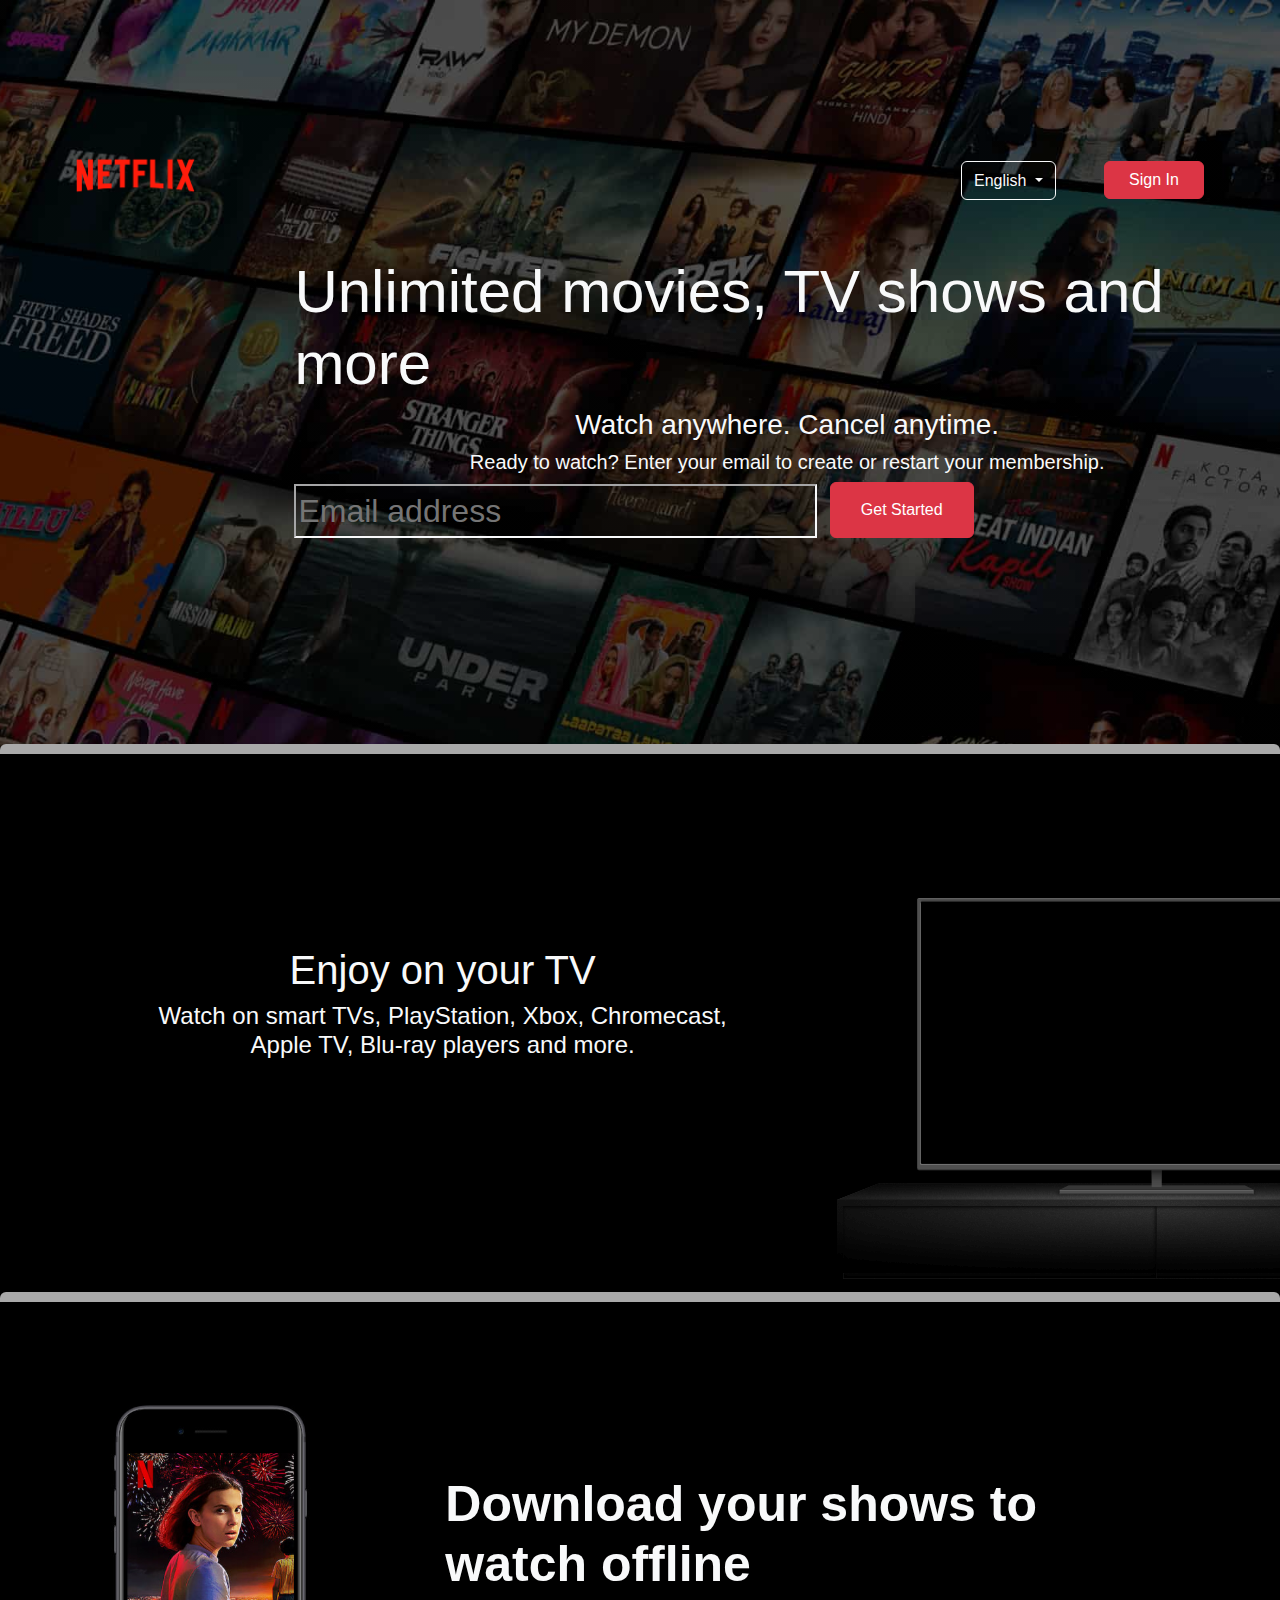
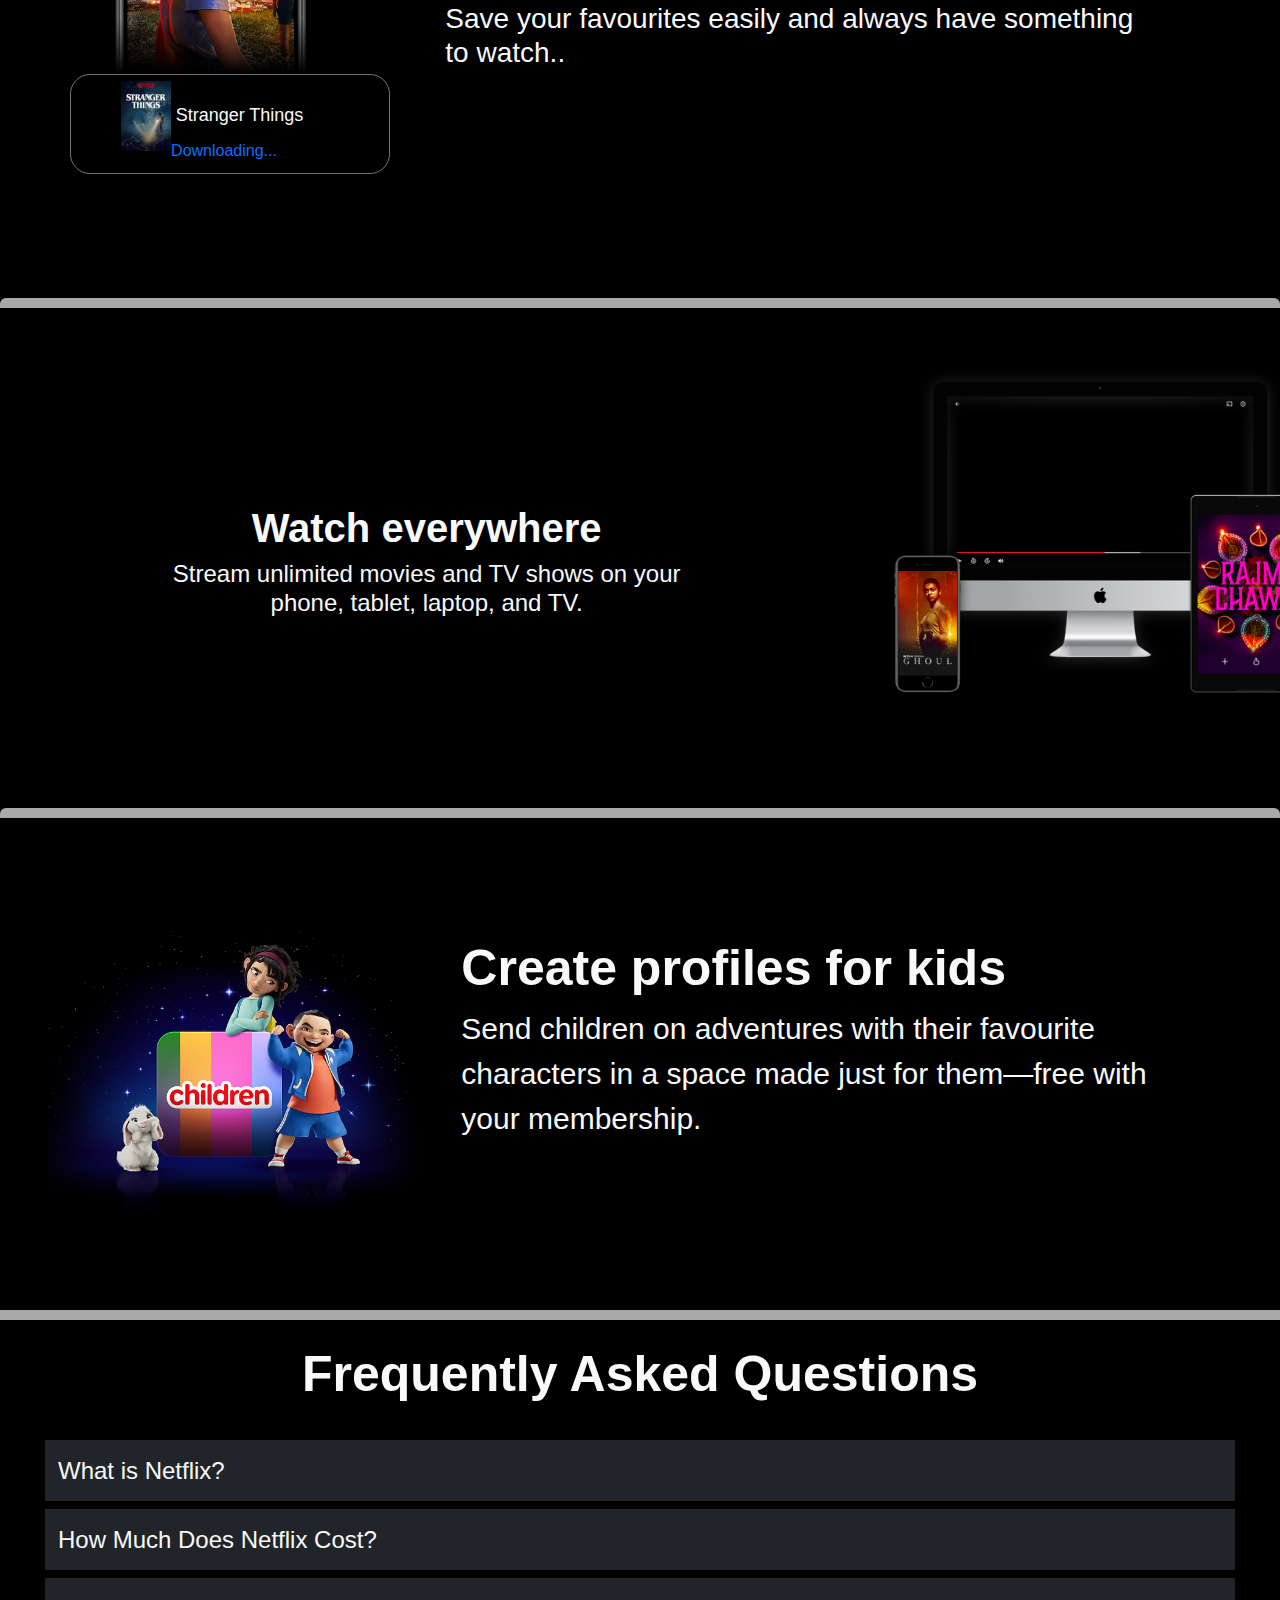
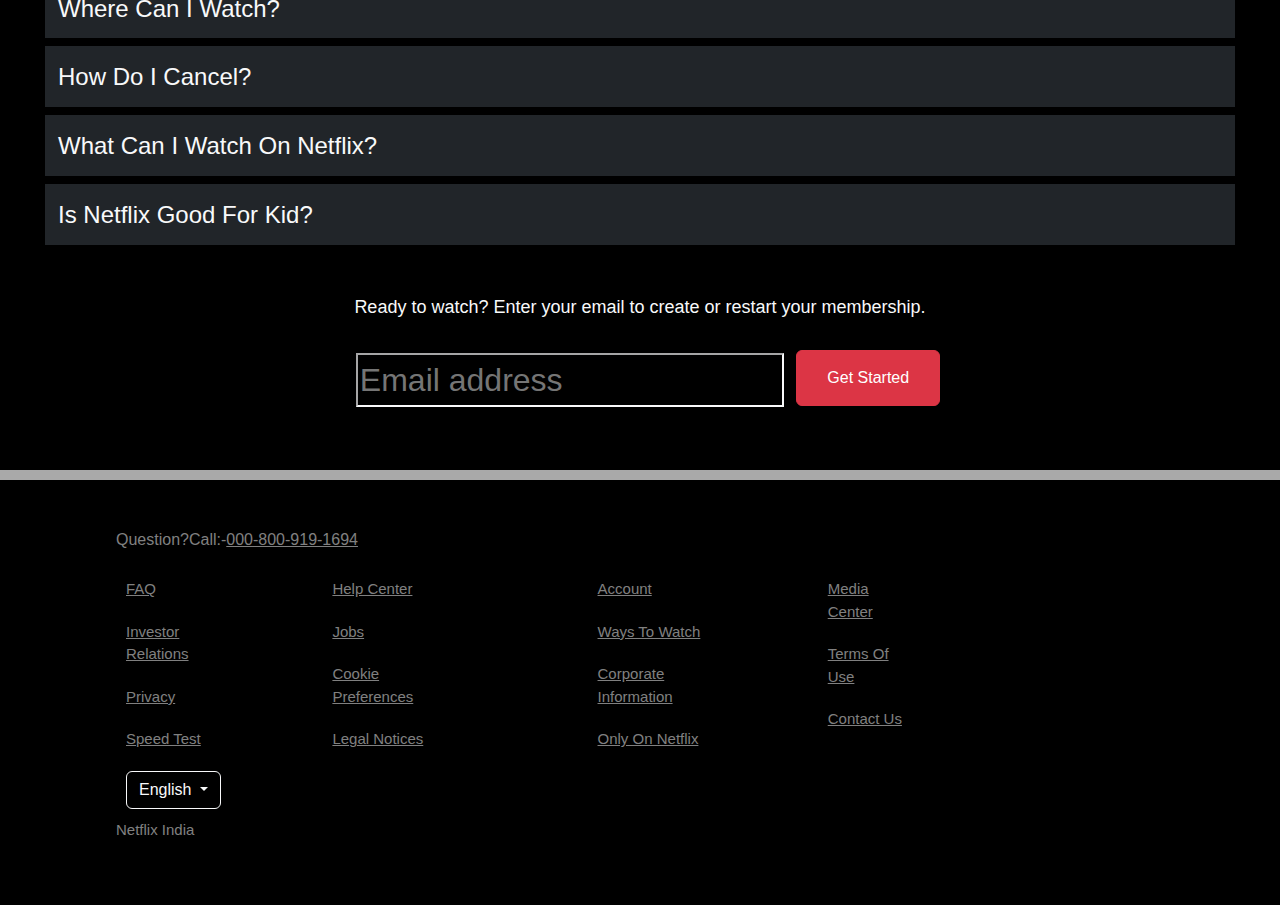
==== index.html @ ff50e1e5 "in process!" ====
<!DOCTYPE html>
<html lang="en">
<head>
  <meta charset="UTF-8">
  <meta name="viewport" content="width=device-width, initial-scale=1.0">
  <title>Netflix-Clone</title>
  <link href="https://cdn.jsdelivr.net/npm/bootstrap@5.3.3/dist/css/bootstrap.min.css" rel="stylesheet" integrity="sha384-QWTKZyjpPEjISv5WaRU9OFeRpok6YctnYmDr5pNlyT2bRjXh0JMhjY6hW+ALEwIH" crossorigin="anonymous">
  <link rel="stylesheet" href="https://cdnjs.cloudflare.com/ajax/libs/font-awesome/6.5.2/css/all.min.css" integrity="sha512-SnH5WK+bZxgPHs44uWIX+LLJAJ9/2PkPKZ5QiAj6Ta86w+fsb2TkcmfRyVX3pBnMFcV7oQPJkl9QevSCWr3W6A==" crossorigin="anonymous" referrerpolicy="no-referrer" />
  <link rel="stylesheet" href="https://cdnjs.cloudflare.com/ajax/libs/font-awesome/6.5.2/css/all.min.css" integrity="sha512-SnH5WK+bZxgPHs44uWIX+LLJAJ9/2PkPKZ5QiAj6Ta86w+fsb2TkcmfRyVX3pBnMFcV7oQPJkl9QevSCWr3W6A==" crossorigin="anonymous" referrerpolicy="no-referrer" />
  <link rel="stylesheet" href="style.css">
</head>
<body class="bg-black">
  

    <nav class="navbar navbar-expand-lg  ">
        <div class="container-fluid">
          <div class="row">
  
            <div class="col-lg-12 col-12 ">
    
              <div class="header-nav p-3">
                <a class="navbar-brand  " href="#">
                  <img src="img/Netflix-Logo-PNG3.png"alt="logo-netlfix" width="13%"  class="mt-4 ms-5 netflix-logo" >
                </a>
               
                  <div class="header2">

                    <form class="d-flex" role="search">
                     <div class="dropdown">
                       <button class="btn btn-black dropdown-toggle mt-5  border-light text-light btn-lang" type="button" id="dropdownMenuButton1" data-bs-toggle="dropdown" aria-expanded="false">
                          <i class="fa-solid fa-language text-light  " style="font-size: 17px;"></i>
                         English
                       </button>
                       <ul class="dropdown-menu" aria-labelledby="dropdownMenuButton1">
                         <li><a class="dropdown-item" href="#">English</a></li>
                         <li><a class="dropdown-item" href="#">Hindi</a></li>
                       </ul>
                     </div>
                      <button class="btn btn-danger  btn-sign  m-5  text-center " type="submit" style="width: 100px; ">Sign In</button>
                    </form>
                  </div>
              </div>
            </div>
          </div>
        </div>    
      </nav>
      <div class="header-text ">
          <h1 class="text-light  header-txt-h1" style="font-size: 60px" >Unlimited movies, TV shows and more</h1>
          <h3 class="text-light text-center header-txt2">Watch anywhere. Cancel anytime.</h3> 
          <h4 class="text-light  text-center header-txt2" style="font-size: 20px;">  Ready to watch? Enter your email to create or restart your membership.</h4>
         <div class="start-btn-div">

           <input type="text" placeholder="Email address" size="25"  style="font-size: xx-large;" style="color: white;" class="border-light bg-transparent    input-footer"  >
          <button class="btn btn-danger ms-2 mb-3 text-center btn-start " style="padding: 15px 30px;" >
             Get Started 
             <i class="fa-solid fa-greater-than"></i>
           </button>    
         </div>
       </div>
       
      <br> <br> <br><br> <br> <br> <br> <br> <br> <br> <br> <br> <br> <br> <br> <br> <br> <br> <br> <br> <br> <br> <br> <br> <br> <br> <br> <br><br> 
    <section>
      <div class="conatiner1 ">
       <div class="card lg-3 bg-black p-5 my-5 card-1 " style="height: 500px;" >
         <div class="row g-0">
           <div class="col-lg-8 col-12  ">
             <div class="card-body  card-bg1 card-1-body  mt-5 pt-5"  >
               <h1 class="card-title text-light text-center mt-5">Enjoy on your TV</h1>
               <h4 class="card-text text-light text-center">Watch on smart TVs, PlayStation, Xbox, Chromecast,<br> Apple TV,  Blu-ray players and more.</h4>      
             </div>
             </div>
             <div class="col-lg-4 col-12">
                <img src="img/tv.png" class="img-fluid position-absolute  tv1-img" alt="tv-img"  >
                <div class="video1 ">
                  <video data-uia="nmhp-card-animation-asset-video" autoplay class="video-1"
                  playsinline muted loop><source src="https://assets.nflxext.com/ffe/siteui/acquisition/ourStory/fuji/desktop/video-tv-in-0819.m4v" type="video/mp4">
                  </video>   
                </div>
              </div>          
           </div>
         </div>
        </div>
       </div>
    </section>
    <section>
      <div class="card lg-3 bg-black card-2" >
        <div class="row g-2 bg-black my-5" style="height: 500px;">
          <div class="col-lg-4 col-12">
            <img src="img/mobile-pic.jpg" class="img-fluid rounded-start" alt="mobile-img" >
            <div class="mobile-pic-div"  >     
            <button class="btn btn-black border-secondary btn-mobile text-light pe-5 " style="font-size: large;" >
                <img src="img/stranger.png" alt="button-img" style="height: 70px;" >
                 Stranger Things         
                 <h6 class="text-primary text-center ps-4 pb-4 text-download  " style="line-height:0%;" style="padding-bottom: 30px;">Downloading...</h6>      
                </div>            
              </button>          
          </div>

          <div class="col-lg-8 col-12">
            <div class="card-body" style="margin-top: 100px;" >
              <h1 class="card-title text-light card2-text1" style="font-size: 50px;"> <b>Download your shows to <br>watch offline</b></h1>
              <h3 class="card-text text-light card2-text2">Save your favourites easily and always have something  <br>to watch..</h3>
              
            </div>
          </div>
        </div>
      </div>
    </section>
    <section>
     <div class="conatiner3">
       <div class="card lg-3 bg-black card-3  " >
         <div class="row g-0 "  >
           
           <div class="col-lg-8 col-12 "style="height: 500px;" >
             <div class="card-body  mt-5 pt-5" >
               <h1 class="card-title text-light text-center"style="margin-top: 100px;"  style="font-size: 50px;"> <b>Watch everywhere</b></h1>
               <h4 class="card-text text-light text-center" >Stream unlimited movies and TV shows on your<br>phone, tablet, laptop, and TV.</h4>        
             </div>
           </div>
           <div class="col-lg-4 col-12  mt-5   tv2-div" >       
               <img src="img/tv2.png"  alt="tv2-img"  style="width: 500px;" class="tv2-img position-absolute" >       
               <div class=" video2 ">

                 <video data-uia="nmhp-card-animation-asset-video" autoplay playsinline muted loop  class="video-2"   >
                   <source src="https://assets.nflxext.com/ffe/siteui/acquisition/ourStory/fuji/desktop/video-devices-in.m4v" type="video/mp4">
                 </video>
               </div>
            
           </div>
         </div>
       </div>
    </div>
      
    </section>
    <section>
      <div class="card lg-3 bg-black  card-4 " >
        <div class="row g-2 p-5 my-5 " >
          <div class="col-lg-4">
            <img src="img/children.png" class="img-fluid rounded-start" alt="children-img">
          </div>
          <div class="col-lg-8 col-12">
            <div class="card-body text-light   card4-body" >
              <h1 class="card-title card4-text1" style="font-size: 50px;"><b>Create profiles for kids</b></h1>
              <p class="card-text card4-text2" style="font-size: 30px;">Send children on adventures with their favourite <br>characters in a space made just for them—free with <br> your membership.</p>
              
            </div>
          </div>
        </div>
      </div>
    </section>
    <section>
      <div class="container4 bg-black">
        <div class="row bg-black">
          <div class="col text-center">
            <h1 class="text-light text-center mt-4 freq-text" style="font-size: 50px;"><b>Frequently Asked Questions</b></h1> <br>
            <button class="btn btn-dark btn-ques m-1 pt-3 "  style="font-size:30px;"   type="button" data-bs-toggle="collapse" data-bs-target="#collapseExample" aria-expanded="false" aria-controls="collapseExample">
              <div class="btn1-div-quest"  style="display: flex;" >
                <div>
                  <h4 class="text-light ">What is Netflix?</h4>
                </div>
                <div>
                  <i class="fa-solid fa-plus" style="font-size: 30px;"></i>
                </div>
              </div>
            </button>       
          <div class="collapse" id="collapseExample"style="width: 1190px;"style="border: 0px;" >
            <div class="card card-body text-light bg-dark card-body-ques "  >
             <h5><b>Netflix is a streaming service that offers a wide variety of award-winning TV shows, movies, anime, documentaries and more – on thousands of internet-connected devices.</b></h5> <br> <br>
              <h5><b>You can watch as much as you want, whenever you want, without a single ad – all for one low monthly price. There's always something new to discover, and new TV shows and movies are added every week!</b></h5 >
            </div>
          </div>
           
          <button class="btn btn-dark btn-ques m-1 pt-3" style="font-size:30px;"   type="button" data-bs-toggle="collapse" data-bs-target="#collapseExample1" aria-expanded="false" aria-controls="collapseExample">
            <div class="btn1-div-quest"  style="display: flex;" >
              <div>
                <h4 class="text-light ">How Much Does Netflix Cost?</h4>
              </div>
              <div>
                <i class="fa-solid fa-plus" style="font-size: 30px;"></i>
              </div>
            </div>
          </button>       
        <div class="collapse" id="collapseExample1"style="width: 1190px;"style="border: 0px;" >
          <div class="card card-body text-light bg-dark card-body-ques" >
             <h5><b>Watch Netflix on your smartphone, tablet, Smart TV, laptop, or streaming device, all for one fixed monthly fee. Plans range from ₹149 to ₹649 a month. No extra costs, no contracts.</b></h5> <br> <br>  
           </div>
          </div>
          
          <button class="btn btn-dark btn-ques m-1 pt-3" style="font-size:30px;"   type="button" data-bs-toggle="collapse" data-bs-target="#collapseExample2" aria-expanded="false" aria-controls="collapseExample">
            <div class="btn1-div-quest"  style="display: flex;" >
              <div>
                <h4 class="text-light ">Where Can I Watch?</h4>
              </div>
              <div>
                <i class="fa-solid fa-plus" style="font-size: 30px;"></i>
              </div>
            </div>
          </button>       
        <div class="collapse" id="collapseExample2"style="width: 1190px;"style="border: 0px;" s >
          <div class="card card-body text-light bg-dark card-body-ques" >
             <h5><b>Watch anywhere, anytime. Sign in with your Netflix account to watch instantly on the web at netflix.com from your personal computer or on any internet-connected device that offers the Netflix app, including smart TVs, smartphones, tablets, streaming media players and game consoles..</b></h5> <br>
            <h5><b>You can also download your favourite shows with the iOS or Android app. Use downloads to watch while you're on the go and without an internet connection. Take Netflix with you anywhere.</b></h5>
            </div>
          </div>  

          <button class="btn btn-dark btn-ques m-1 pt-3" style="font-size:30px;"   type="button" data-bs-toggle="collapse" data-bs-target="#collapseExample3" aria-expanded="false" aria-controls="collapseExample">
            <div class="btn1-div-quest"  style="display: flex;" >
              <div>
                <h4 class="text-light ">How Do I Cancel?</h4>
              </div>
              <div>
                <i class="fa-solid fa-plus" style="font-size: 30px;"></i>
              </div>
            </div>
          </button>       
        <div class="collapse" id="collapseExample3"style="width: 1190px;"style="border: 0px;" >
          <div class="card card-body text-light bg-dark card-body-ques">
             <h5><b>Netflix is flexible. There are no annoying contracts and no commitments. You can easily cancel your account online in two clicks. There are no cancellation fees – start or stop your account anytime.</b></h5> 
            </div>
          </div>

          <button class="btn btn-dark btn-ques m-1 pt-3" style="font-size:30px;"   type="button" data-bs-toggle="collapse" data-bs-target="#collapseExample4" aria-expanded="false" aria-controls="collapseExample">
            <div class="btn1-div-quest"  style="display: flex;" >
              <div>
                <h4 class="text-light ">What Can I Watch On Netflix?</h4>
              </div>
              <div>
                <i class="fa-solid fa-plus" style="font-size: 30px;"></i>
              </div>
            </div>
          </button>       
        <div class="collapse" id="collapseExample4"style="width: 1190px;"style="border: 0px;" >
          <div class="card card-body text-light bg-dark card-body-ques" >
             <h5><b>Netflix has an extensive library of feature films, documentaries, TV shows, anime, award-winning Netflix originals, and more. Watch as much as you want, anytime you want.</b></h5> 
            </div>
          </div>

          <button class="btn btn-dark btn-ques m-1 pt-3" style="font-size:30px;"   type="button" data-bs-toggle="collapse" data-bs-target="#collapseExample5" aria-expanded="false" aria-controls="collapseExample">
            <div class="btn1-div-quest"  style="display: flex;" >
              <div>
                <h4 class="text-light ">Is Netflix Good For Kid?</h4>
              </div>
              <div>
                <i class="fa-solid fa-plus" style="font-size: 30px;"></i>
              </div>
            </div>
          </button>       
        <div class="collapse" id="collapseExample5"style="width: 1190px;"style="border: 0px;" >
          <div class="card card-body text-light bg-dark card-body-ques" >
             <p style="font-size: 20px;"><b>The Netflix Kids experience is included in your membership to give parents control while kids enjoy family-friendly TV shows and films in their own space.</b></p> <br>
             <p style="font-size: 20px;"><b>Kids profiles come with PIN-protected parental controls that let you restrict the maturity rating of content kids can watch and block specific titles you don’t want kids to see.</b></p>

            </div>
          </div> 

          <div class="ques-text m-5" style="justify-content: center;">

            <h4 class="text-light " style="font-size: 18px;">  Ready to watch? Enter your email to create or restart your membership.</h4><br>
            <input type="email" placeholder="Email address"   style="font-size: xx-large;" style="color: white;" class="border-light bg-transparent ms-3 input-footer" >
            <button class="btn btn-danger ms-2 mb-3 text-center  btn-start-footer" style="padding: 15px 30px;" >
               Get Started 
               <i class="fa-solid fa-greater-than"></i>
             </button>  
          </div>
          </div>
        </div>
      </div>
    </section>
    <section>
      <div class="container5 m-5 ">
        <div class="row mx-2 px-3">
          <div class="col " style="padding-right: 290px;">
            <ul class="call-ul" style="display: flex;" >
              <li style="color: gray;">Question?Call:-</li>
             <li><a href="#" style="color: gray;">000-800-919-1694</a></li> 
            </ul>

           <div class="parent-ul-div  " style="display: flex;"  >
            <div class="child-ul-1-div "style="font-size: 15px;">
              <ul class="" style="list-style: none;">
                <li style="padding: 10px;"><a href="" style="color: gray;" >FAQ</a></li>
                <li style="padding: 10px;"><a href=""style="color: gray;">Investor Relations</a></li>
                <li style="padding: 10px;"><a href="" style="color: gray;">Privacy</a></li>
                <li style="padding: 10px;"><a href="" style="color: gray;">Speed Test</a></li>
                <li style="padding: 10px;"><button class="btn btn-black dropdown-toggle   border-light text-light" type="button" id="dropdownMenuButton1" data-bs-toggle="dropdown" aria-expanded="false">
                  <i class="fa-solid fa-language text-light  " style="font-size: 15px;"></i>
                 English
               </button>
               <ul class="dropdown-menu" aria-labelledby="dropdownMenuButton1">
                 <li><a class="dropdown-item" href="#">English</a></li>
                 <li><a class="dropdown-item" href="#">Hindi</a></li>
               </ul></li>
               <li style="color: gray;"style="padding: 10px;"> Netflix India</li>
              </ul>
            </div>
            <div class="child-ul-2-div px-5"style="font-size: 15px;">
              <ul style="list-style: none;">
                <li style="padding: 10px;"><a href="" style="color: gray;" >Help Center</a></li>
                <li style="padding: 10px;"><a href="" style="color: gray;" >Jobs</a></li>
                <li style="padding: 10px;"><a href="" style="color: gray;" >Cookie Preferences</a></li>
                <li style="padding: 10px;"><a href="" style="color: gray;" >Legal Notices</a></li>
              </ul>
            </div>
            

              <div class="child-ul-3-div ps-5 "style="font-size: 15px;">
                <ul style="list-style: none;" class="ul-3">
                  <li style="padding: 10px;"><a href="" style="color: gray;" >Account</a></li>
                  <li style="padding: 10px;"><a href="" style="color: gray;" >Ways To Watch</a></li>
                  <li style="padding: 10px;"><a href="" style="color: gray;" >Corporate Information</a></li>
                  <li style="padding: 10px;"><a href="" style="color: gray;" >Only On Netflix</a></li>
                </ul>
              </div>
              <div class="child-ul-4-div ps-5"style="font-size: 15px;">
                <ul style="list-style: none;">
                  <li style="padding: 10px;"><a href="" style="color: gray;" >Media Center</a></li>
                  <li style="padding: 10px;"><a href="" style="color: gray;" >Terms Of Use</a></li>
                  <li style="padding: 10px;"><a href="" style="color: gray;" >Contact Us</a></li>
                  <li style="padding: 10px;"><a href="" style="color: gray;" ></a></li>
                </ul>
  
              </div>
            

           </div>
          </div>
        </div>

      </div>
    </section>
    

  
  <script src="https://cdn.jsdelivr.net/npm/bootstrap@5.3.3/dist/js/bootstrap.bundle.min.js" integrity="sha384-YvpcrYf0tY3lHB60NNkmXc5s9fDVZLESaAA55NDzOxhy9GkcIdslK1eN7N6jIeHz" crossorigin="anonymous"></script>
</body>
</html>
---- style.css ----
body
{
  overflow-x: hidden;
  font-family: sans-serif;
  /* background-image: linear-gradient(to top, rgba(0, 0, 0, 0.8) 0, rgba(0, 0, 0, 0) 60%, rgba(0, 0, 0, 0.8) 100%); */
}


.header-text
{
  margin-top: 20%;
  margin-left: 23%;
  position:absolute;
}
.navbar
{
  background-image: linear-gradient(rgba(0,0,0,0.6),rgba(0,0,0,0.6)), url(img/bg1.jpg);
  background-size: cover;
  background-position: 50%;
  height: 100vh;
  position:absolute;
}
.header-nav
{
  display: flex;
  margin-bottom: 43%;
}

.card-1,.card-2,.card-3 ,.card-4
{
  border: 10px solid darkgray;
  border-left: none;
  border-right: none;
  border-bottom: none;
  
}
.download-video {
  width: 2rem;
  height: 2rem;
  outline: 2px solid rgb(0, 0, 0);
  outline-offset: -2px;
  /* display: block; */
  background: url(https://assets.nflxext.com/ffe/siteui/acquisition/ourStory/fuji/desktop/download-icon.gif) center center no-repeat;
 margin-left: 280px;
 margin-bottom: 100px;
 


}
.video1{
  position: absolute;
  top:15.5vh;
  left:143vh;
  z-index: 1;
}
.video2
{
  position: absolute;
  top:3vh;
  left:150vh;
  z-index: 1;
}
.btn-mobile
{
  margin-left: 70px;
  width: 320px;
  height: 100px;
  border-radius: 20px;
  margin-top: 0px;
  background: url(https://assets.nflxext.com/ffe/siteui/acquisition/ourStory/fuji/desktop/download-icon.gif) right center no-repeat ;
   background-size: 3rem;
    background-size: 3rem;
    background-position-x: right;
    
  
}
.default-ltr-cache-1626rqb {
  /* z-index: -1; */
  overflow: hidden;
  /* width: 50%;
  height: 50%; */
  /* max-width: 63%;
  max-height: 47%; */
  /* position: absolute; */
  /* top: 40%; */
  left: 70%;
 width: 550px;
 height: 510px;
 font-size: xx-large;
}
.container4
{
  border: 10px solid darkgray;
  border-left: none;
  border-right: none;
  /* border-bottom: none; */
}
.btn1-div-quest
{
  justify-content: space-between;
  /* margin-left: 10px; */
}
.btn-ques
{
  width: 1190px;
  border-radius: 0px;
}
.card-body-ques
{
  border-radius: 0px;
}
.call-ul,.ul-1-footer,.ul-2-footer,.ul-3-footer,.ul-4-footer
{
  list-style: none;
}
.ul-1-footer,.ul-2-footer,.ul-3-footer,.ul-4-footer
{
  justify-content: space-between;
}
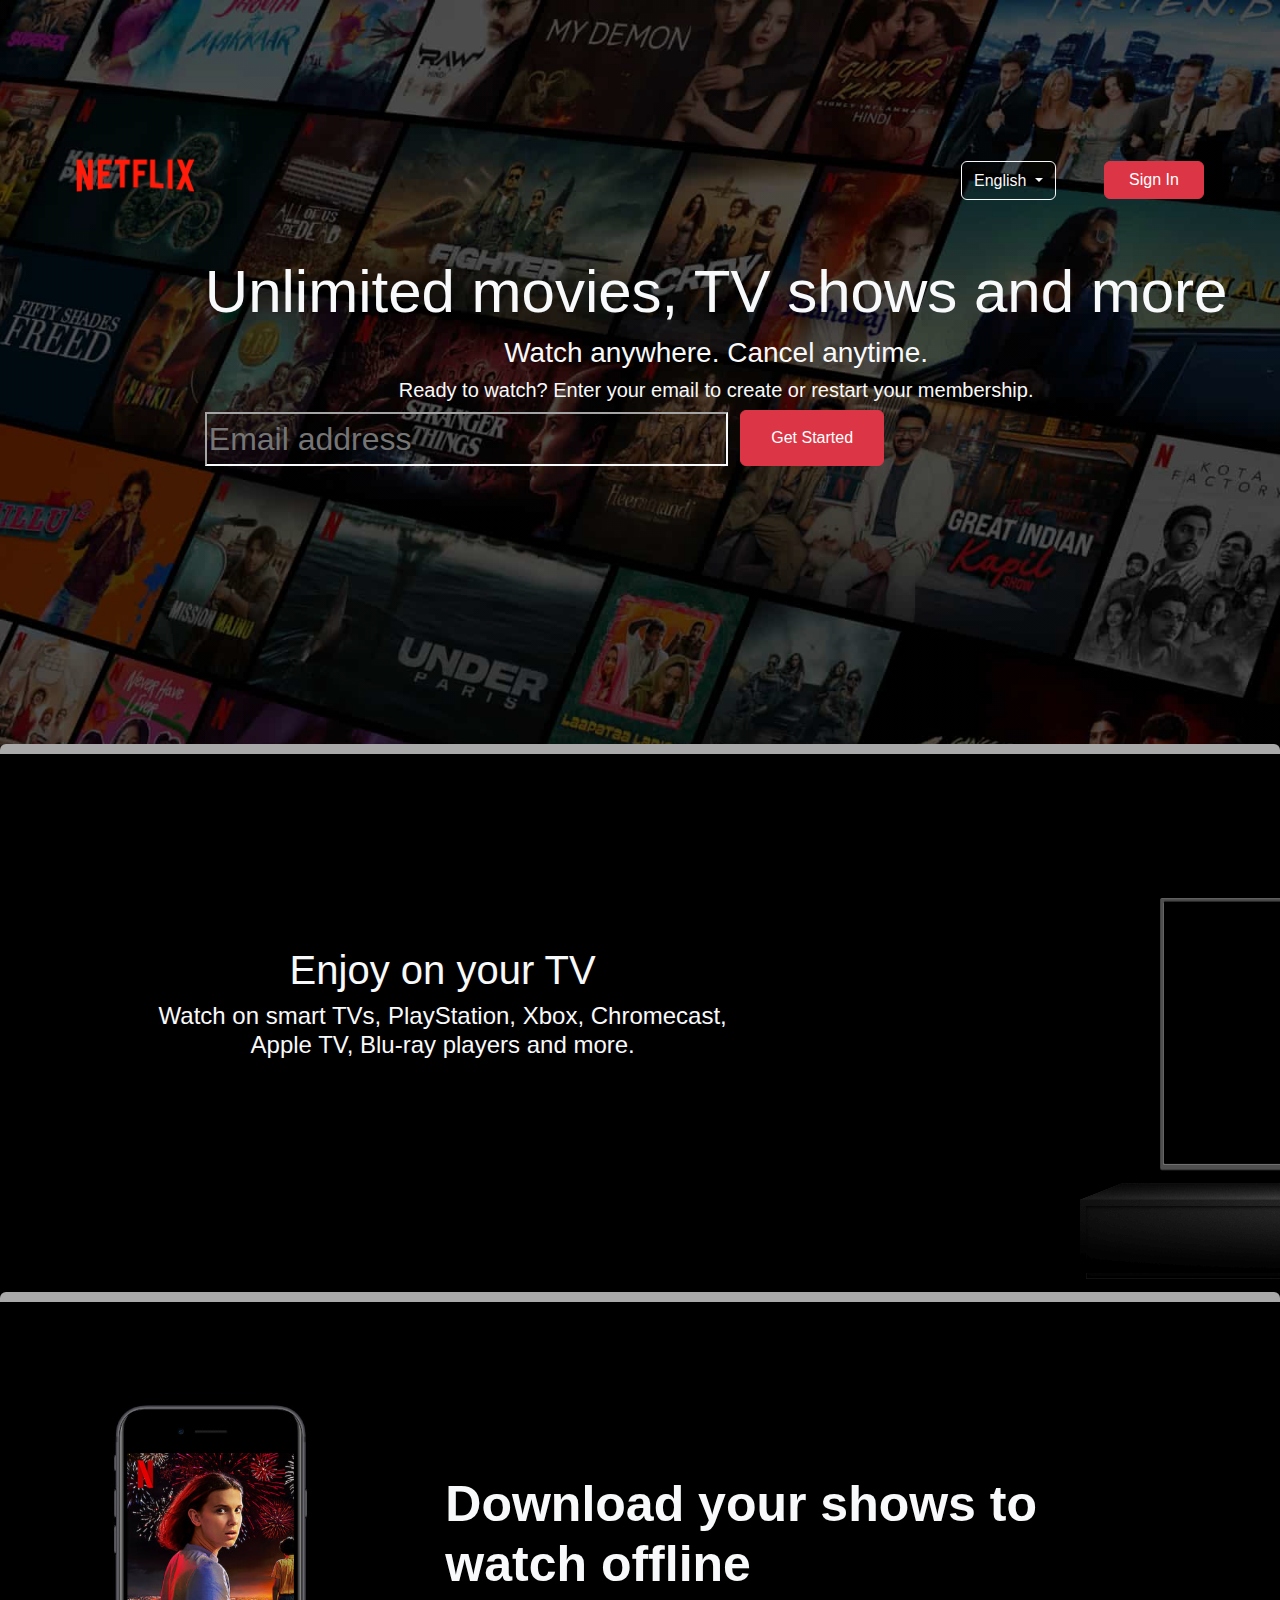
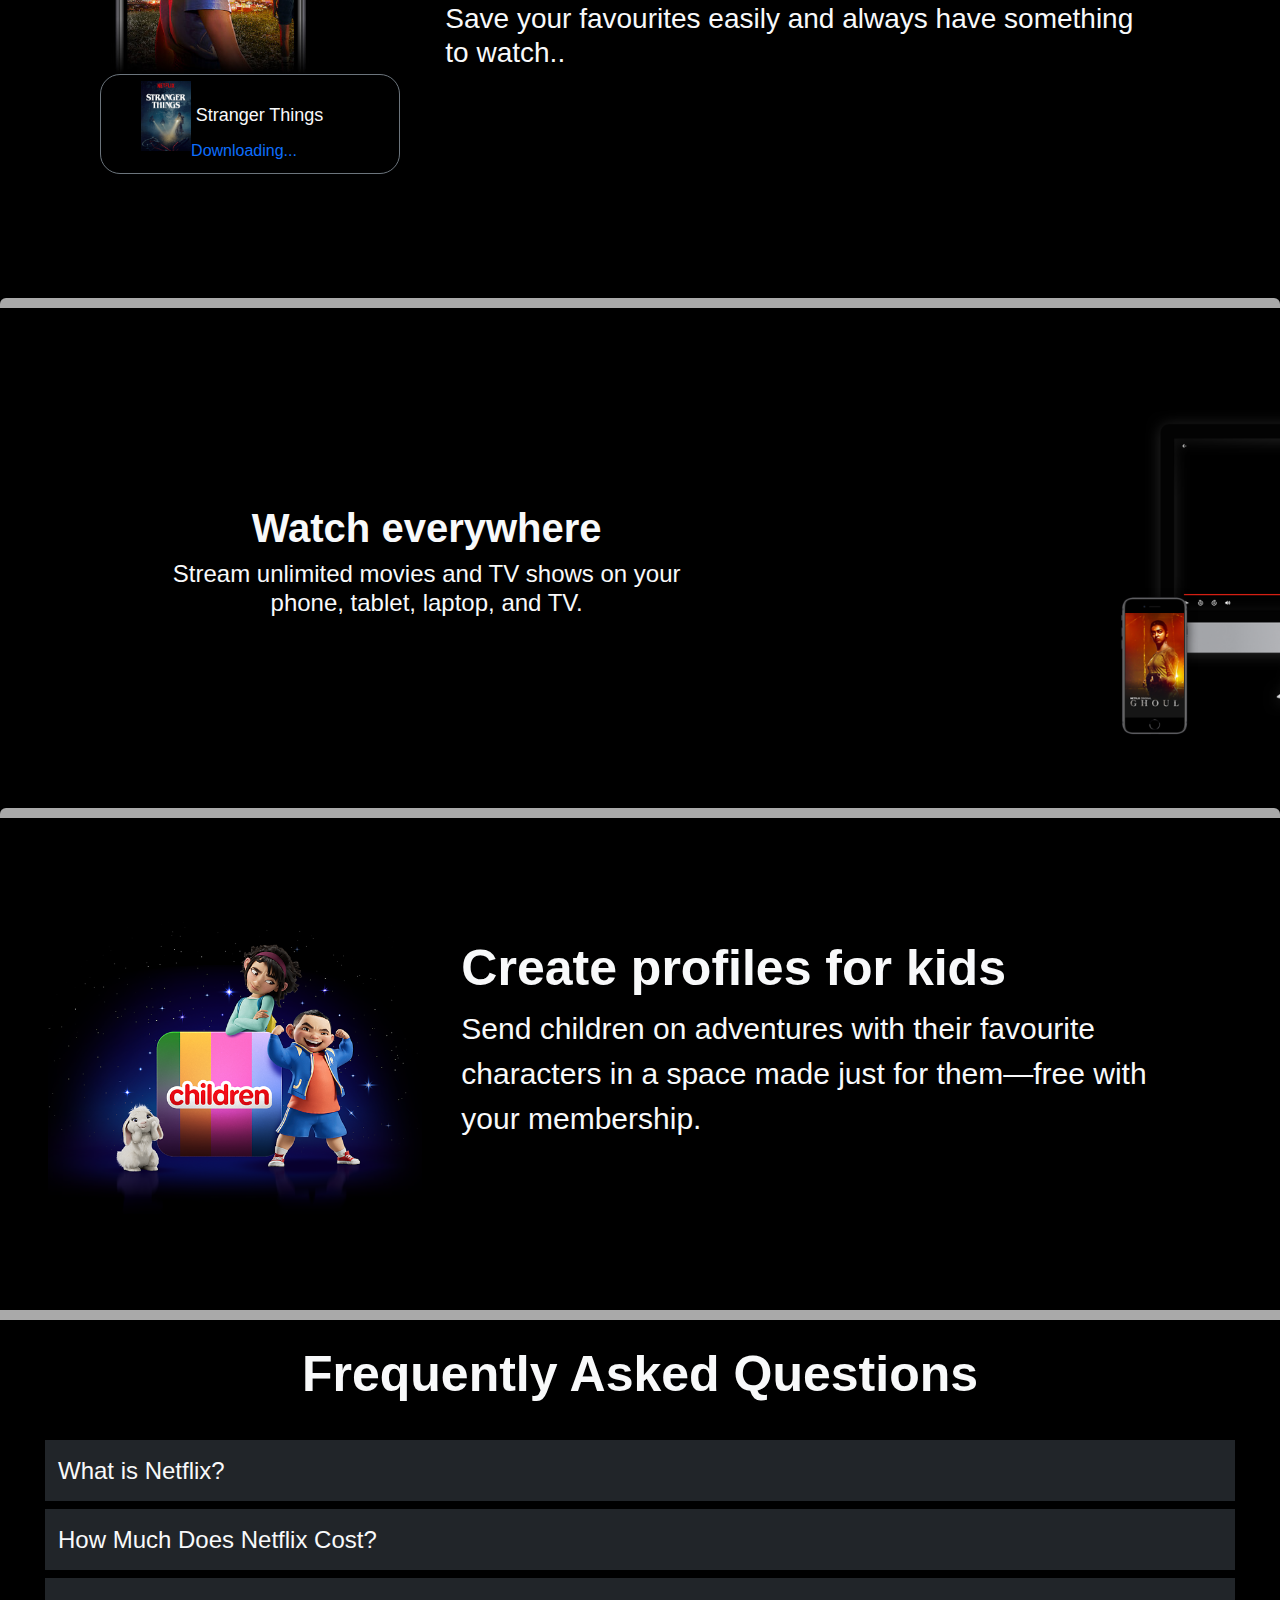
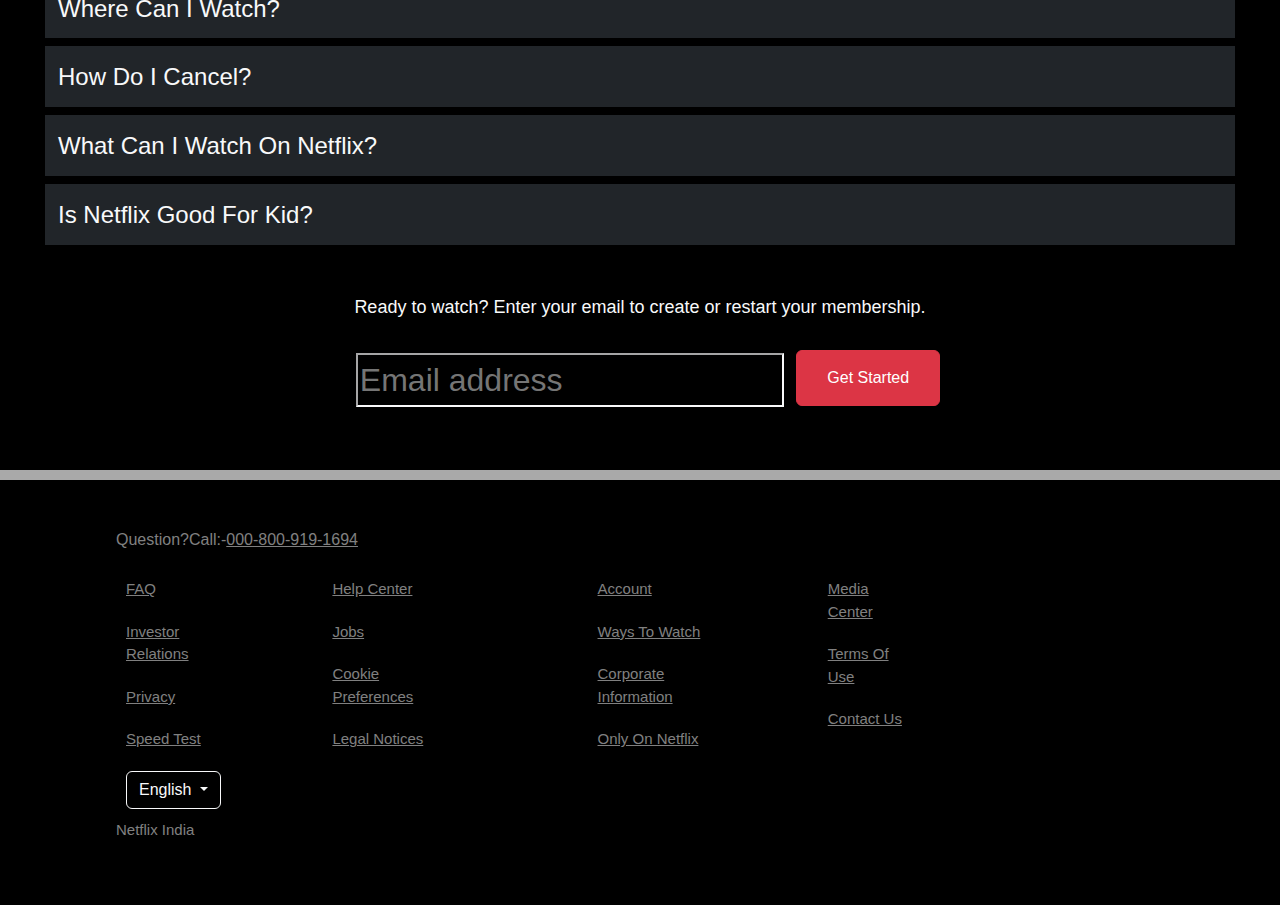
==== commit 16e3b6ae: "in process!" ====
--- a/index.html
+++ b/index.html
@@ -65,8 +65,8 @@
          <div class="row g-0">
            <div class="col-lg-8 col-12  ">
              <div class="card-body  card-bg1 card-1-body  mt-5 pt-5"  >
-               <h1 class="card-title text-light text-center mt-5">Enjoy on your TV</h1>
-               <h4 class="card-text text-light text-center">Watch on smart TVs, PlayStation, Xbox, Chromecast,<br> Apple TV,  Blu-ray players and more.</h4>      
+               <h1 class="card-title text-light text-center mt-5 card1-text1">Enjoy on your TV</h1>
+               <h4 class="card-text text-light text-center card1-text2">Watch on smart TVs, PlayStation, Xbox, Chromecast,<br> Apple TV,  Blu-ray players and more.</h4>      
              </div>
              </div>
              <div class="col-lg-4 col-12">
@@ -86,7 +86,7 @@
       <div class="card lg-3 bg-black card-2" >
         <div class="row g-2 bg-black my-5" style="height: 500px;">
           <div class="col-lg-4 col-12">
-            <img src="img/mobile-pic.jpg" class="img-fluid rounded-start" alt="mobile-img" >
+            <img src="img/mobile-pic.jpg" class="img-fluid img-mobile" alt="mobile-img" >
             <div class="mobile-pic-div"  >     
             <button class="btn btn-black border-secondary btn-mobile text-light pe-5 " style="font-size: large;" >
                 <img src="img/stranger.png" alt="button-img" style="height: 70px;" >
@@ -113,13 +113,13 @@
            
            <div class="col-lg-8 col-12 "style="height: 500px;" >
              <div class="card-body  mt-5 pt-5" >
-               <h1 class="card-title text-light text-center"style="margin-top: 100px;"  style="font-size: 50px;"> <b>Watch everywhere</b></h1>
-               <h4 class="card-text text-light text-center" >Stream unlimited movies and TV shows on your<br>phone, tablet, laptop, and TV.</h4>        
+               <h1 class="card-title text-light text-center watch-txt"style="margin-top: 100px;"  style="font-size: 50px;"> <b>Watch everywhere</b></h1>
+               <h4 class="card-text text-light text-center watch-txt2" >Stream unlimited movies and TV shows on your<br>phone, tablet, laptop, and TV.</h4>        
              </div>
            </div>
            <div class="col-lg-4 col-12  mt-5   tv2-div" >       
-               <img src="img/tv2.png"  alt="tv2-img"  style="width: 500px;" class="tv2-img position-absolute" >       
-               <div class=" video2 ">
+             <img src="img/tv2.png"  alt="tv2-img"  style="width: 500px;" class="tv2-img position-absolute" >       
+                <div class=" video2 ">
 
                  <video data-uia="nmhp-card-animation-asset-video" autoplay playsinline muted loop  class="video-2"   >
                    <source src="https://assets.nflxext.com/ffe/siteui/acquisition/ourStory/fuji/desktop/video-devices-in.m4v" type="video/mp4">
--- a/style.css
+++ b/style.css
@@ -2,29 +2,36 @@
 {
   overflow-x: hidden;
   font-family: sans-serif;
-  /* background-image: linear-gradient(to top, rgba(0, 0, 0, 0.8) 0, rgba(0, 0, 0, 0) 60%, rgba(0, 0, 0, 0.8) 100%); */
+  
 }
 
 
 .header-text
 {
   margin-top: 20%;
-  margin-left: 23%;
+  margin-left: 16%;
   position:absolute;
-}
+  z-index: 0;
+  
+}
+
+
 .navbar
 {
   background-image: linear-gradient(rgba(0,0,0,0.6),rgba(0,0,0,0.6)), url(img/bg1.jpg);
   background-size: cover;
   background-position: 50%;
+  background-repeat: no-repeat;
   height: 100vh;
   position:absolute;
+  /* position: relative; */
 }
 .header-nav
 {
   display: flex;
   margin-bottom: 43%;
 }
+
 
 .card-1,.card-2,.card-3 ,.card-4
 {
@@ -34,6 +41,7 @@
   border-bottom: none;
   
 }
+
 .download-video {
   width: 2rem;
   height: 2rem;
@@ -47,23 +55,41 @@
 
 
 }
-.video1{
-  position: absolute;
-  top:15.5vh;
-  left:143vh;
-  z-index: 1;
-}
+.video1
+{
+  margin-top: 23%;
+}
+
+.video-1
+{
+  width: 460px;
+  height: 240px;
+}
+.tv1-img
+{
+  left: 120vh;
+}
+
 .video2
 {
-  position: absolute;
-  top:3vh;
-  left:150vh;
-  z-index: 1;
+  margin-top: 14%;
+}
+.video-2
+{
+  
+   width:270px;
+}
+.tv2-img
+{
+  top: 10vh;
+  left: 120vh;
 }
 .btn-mobile
 {
-  margin-left: 70px;
-  width: 320px;
+  margin-left: 100px;
+  
+  
+  width: 300px;
   height: 100px;
   border-radius: 20px;
   margin-top: 0px;
@@ -74,6 +100,7 @@
     
   
 }
+
 .default-ltr-cache-1626rqb {
   /* z-index: -1; */
   overflow: hidden;
@@ -108,12 +135,277 @@
 .card-body-ques
 {
   border-radius: 0px;
+  left: 13.5%;
 }
 .call-ul,.ul-1-footer,.ul-2-footer,.ul-3-footer,.ul-4-footer
 {
   list-style: none;
 }
-.ul-1-footer,.ul-2-footer,.ul-3-footer,.ul-4-footer
-{
-  justify-content: space-between;
-}
+/* query for ipad */
+@media  (max-width:1024px)
+ {
+  .header-nav
+  {
+    margin-bottom: 120%;
+  }
+  .header-txt2
+  {
+    margin-right: 170px;
+  }
+  .card-1
+  {
+    margin-top: 10%;
+    height: 630px !important;
+  }
+  .video-1
+  {
+    margin-top: 25%;
+    width: 310px;
+    
+    
+  }
+  .video1
+  {
+    padding-right: 90px;
+  }
+  .tv1-img
+  {
+    left: 45vh;
+    width: 430px;
+    top: 10vh;
+  }
+  .card-1-body
+  {
+    font-size: 40px !important;
+  }
+  .card1-text1
+  {
+    font-size: 60px;
+  }
+  .card1-text2
+  {
+   font-size: 30px;
+  }
+  .btn-mobile
+  {
+    width: 250px;
+    
+  }
+  .img-mobile
+  {
+    margin-left: 50px;
+  }
+  .text-download
+  {
+    margin-left: 30px;
+  }
+  .card2-text1,.card2-text2
+  {
+    margin-left: 30px;
+  }
+  .tv2-img
+  {
+    left: 42vh;
+    top: 5vh;
+    width: 450px !important;
+    
+  }
+  .video-2  
+  {
+    margin-right: 20px;
+    
+  }
+  .video2
+  {
+    margin-right: 20px;
+    left: 20vh;
+
+  }
+  .watch-txt
+  {
+   font-size: 50px ;
+  }
+  
+  .btn-ques
+  {
+    width: 700px ; 
+    
+  }
+  .card-body-ques
+  {
+    width: 700px ;
+    left: 13%;
+   
+  }
+}
+
+
+@media (max-width:768px)
+ {
+
+  .header-txt-h1
+  {
+    font-size: 35px !important;
+    margin-top: 18%;
+    
+  }
+  .header-txt2
+  {
+    font-size: 15px;
+    
+  }
+ 
+  .header-nav
+  {
+    margin-bottom: 700px;
+  }
+  .navbar
+  {
+    height: 90vh;
+   
+    
+  }
+  .netflix-logo
+  {
+    width: 100%;
+  }
+  
+  
+  .btn-start
+  {
+    width: 190px;
+    margin-top: 30px;
+    margin-left:50px !important;
+    
+  }
+  .input-footer
+  {
+    
+    width: 270px;
+    margin-top: 10px; 
+
+  }
+
+  
+  .btn-mobile
+  {
+    width: 250px;
+    line-height: 0;
+   
+  }
+  .card-1
+  {
+   height: 900px !important;
+   
+  }
+ .text-download
+ {
+  margin-left: 30px;
+  
+ }
+  
+  .video1 /*video div*/
+  {
+     bottom: 20%;
+    margin-left: 50px;
+   
+  }
+  .video-1 /*video actual*/
+  {
+  width: 250px; 
+  margin-bottom: 20px;
+  }
+  .tv1-img
+  {
+    top: 70vh;
+    left: 5vh;
+    width: 350px;
+  }
+  .card1-text1
+  {
+
+  }
+  
+  .card-2{
+    height: 900px !important;
+  }
+  .card2-text1
+  {
+    font-size: 30px !important;
+    margin-left: 10px;
+  }
+  .card2-text2
+  {
+    margin-left: 10px;
+  }
+  .video2 /*video div*/
+  {
+    
+    margin-left:100px ;
+    
+    
+   
+  }
+  .video-2 /*video actual*/
+  {
+    width: 220px;
+    /* margin-bottom:   55%; */
+    top: 20vh;
+    
+   
+    
+  }
+  .tv2-img
+  {
+    width: 400px !important;
+    left: 10px;
+    margin-top: 300px;
+    
+   
+  }
+  .header-text
+  {
+    top: 10%;
+  }
+  .card4-text1
+  {
+    font-size: 40px !important;
+  }
+  .card4-text2
+  {
+ font-size: 20px !important;
+  }
+  
+ .btn-ques
+ {
+  width: 300px;
+  left: 5%;
+ }
+ .freq-text
+ {
+  font-size: 40px !important;
+ }
+  .collapse
+  {
+    width: 500px !important; 
+  }
+  .card-body-ques
+  {
+    width: 290px ;
+   
+  }
+  
+  .btn-start-footer
+  {
+    margin-top: 20px;
+  }
+ 
+   .parent-ul-div
+   {
+    flex-direction: column;
+    
+   }
+}
+
+
+
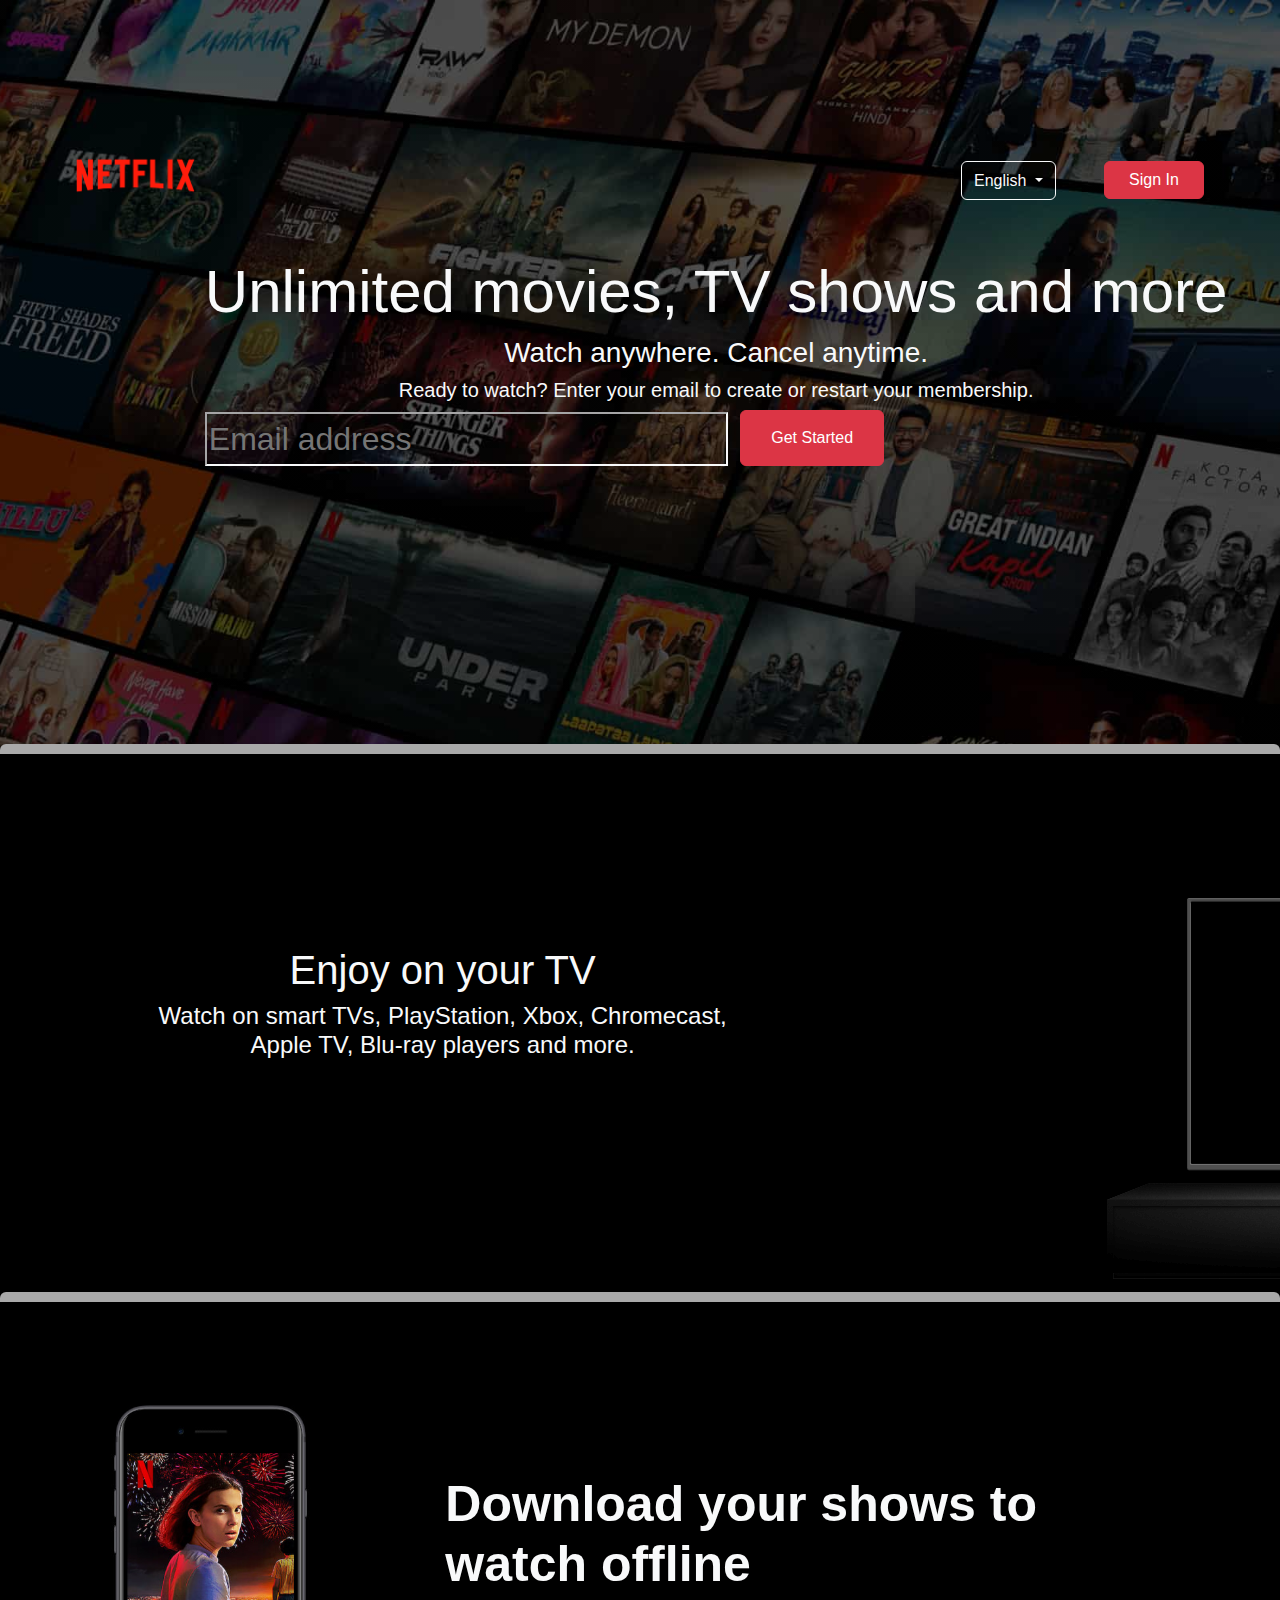
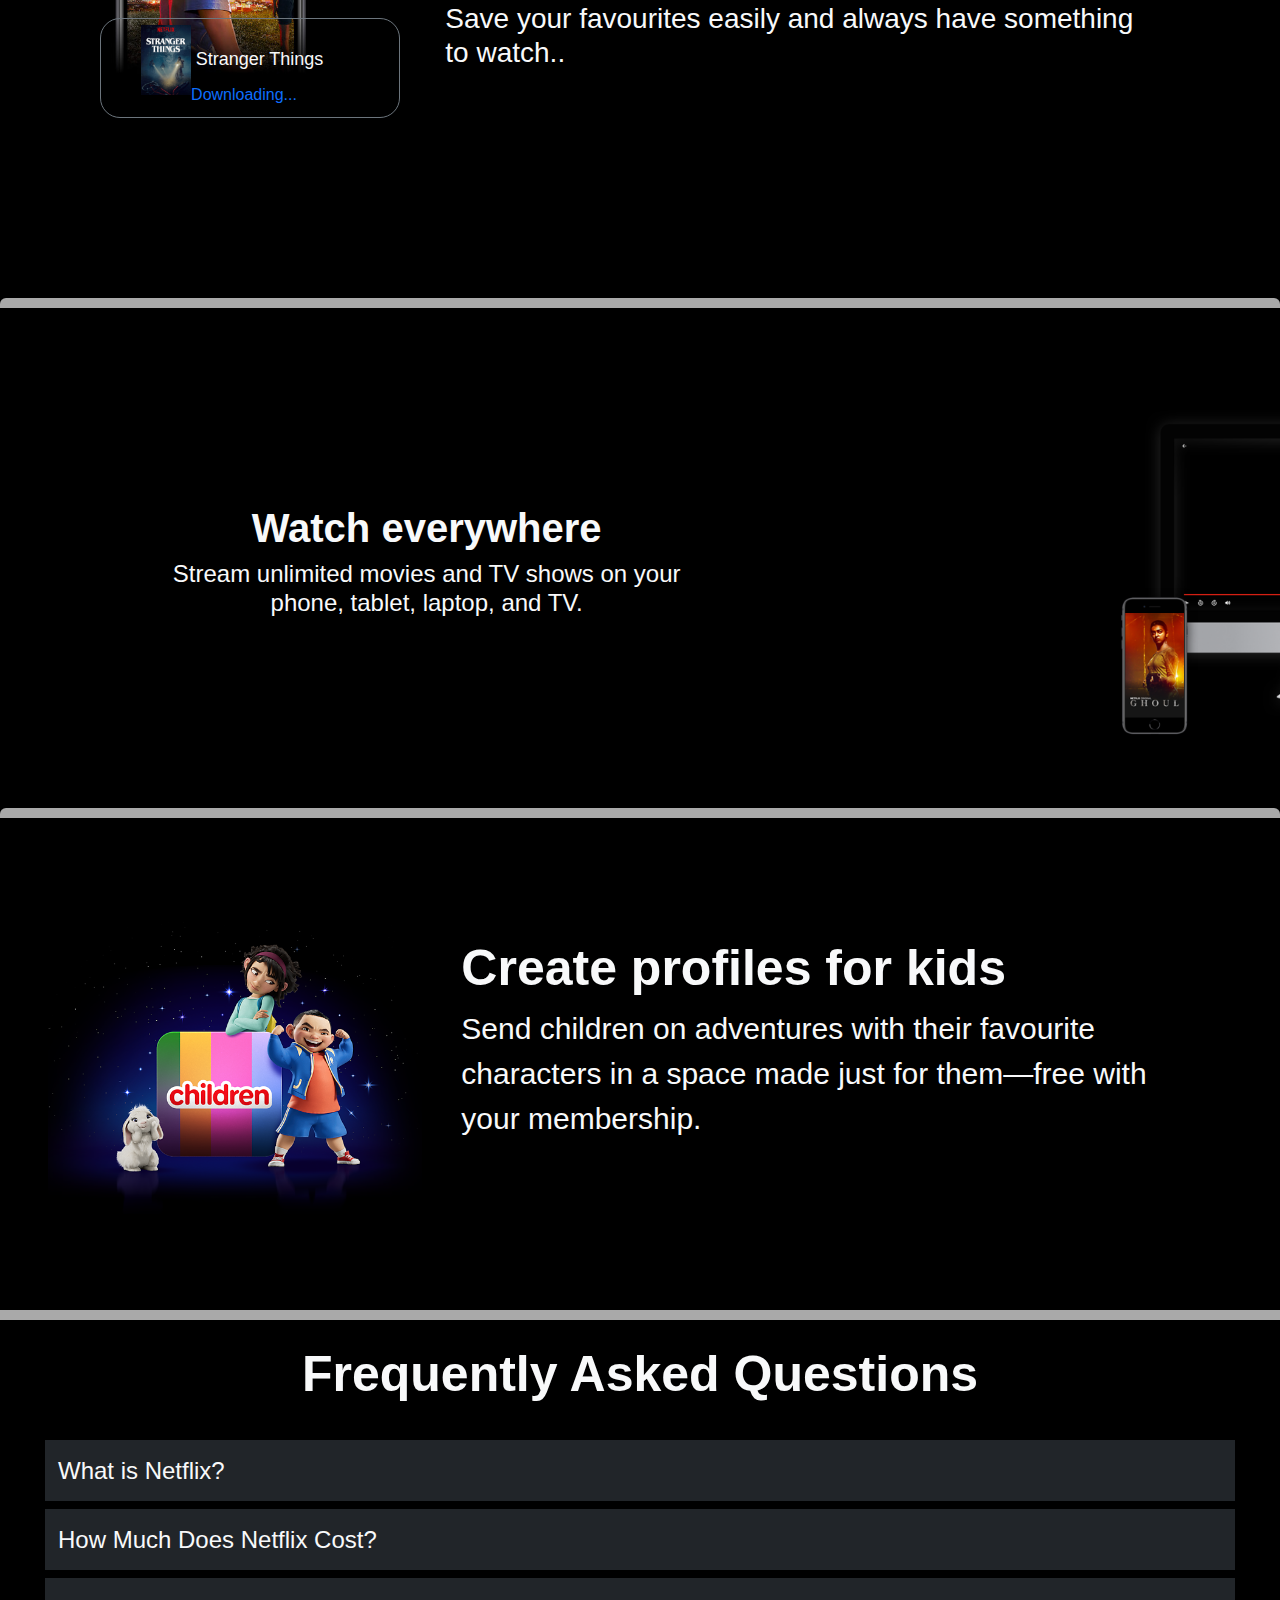
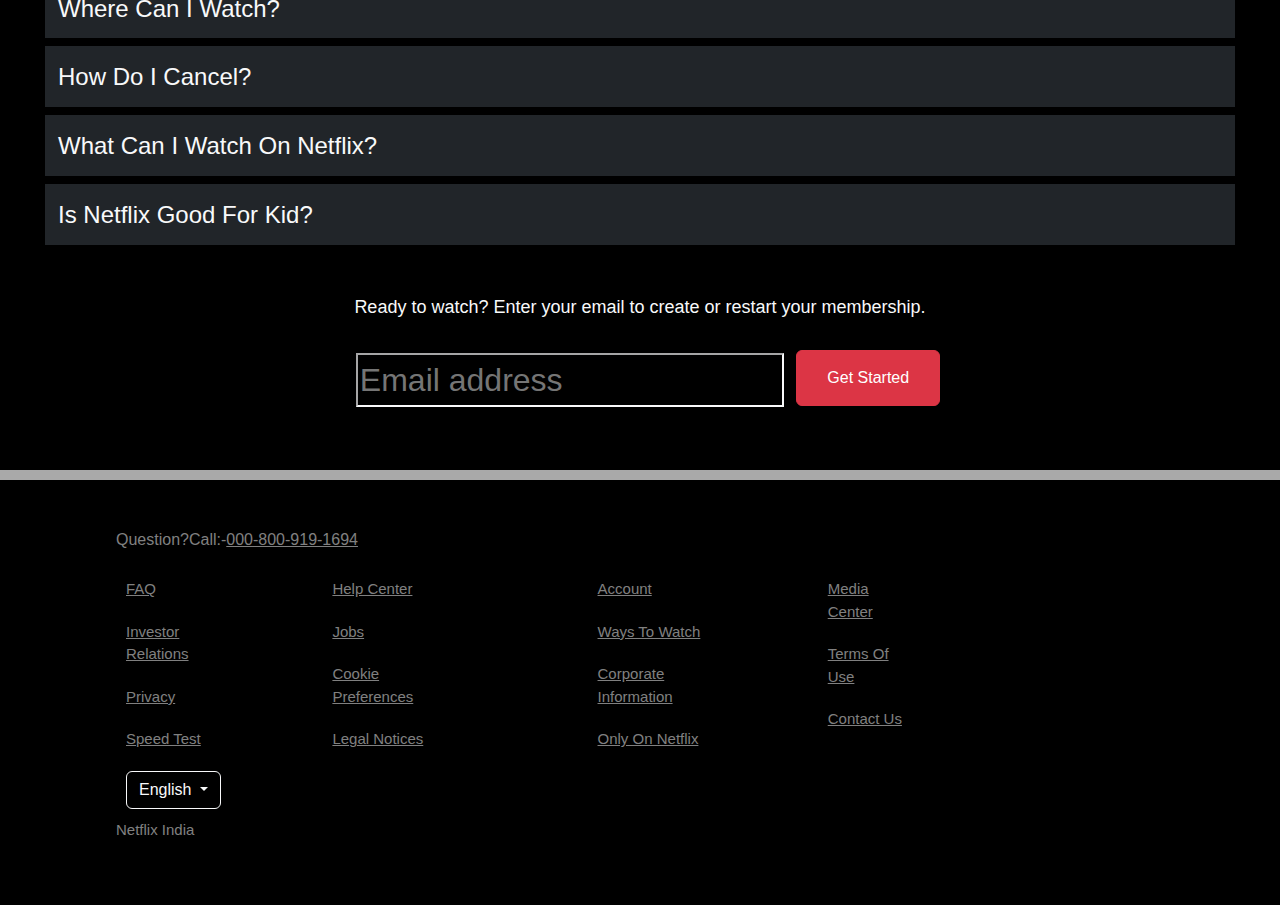
==== commit 0b6c42ad: "in process!" ====
--- a/index.html
+++ b/index.html
@@ -86,9 +86,9 @@
       <div class="card lg-3 bg-black card-2" >
         <div class="row g-2 bg-black my-5" style="height: 500px;">
           <div class="col-lg-4 col-12">
-            <img src="img/mobile-pic.jpg" class="img-fluid img-mobile" alt="mobile-img" >
+            <img src="img/mobile-pic.jpg" class="img-fluid img-mobile " alt="mobile-img"  >
             <div class="mobile-pic-div"  >     
-            <button class="btn btn-black border-secondary btn-mobile text-light pe-5 " style="font-size: large;" >
+            <button class="btn  border-secondary btn-mobile text-light pe-5 position-absolute" style="font-size: large;" >
                 <img src="img/stranger.png" alt="button-img" style="height: 70px;" >
                  Stranger Things         
                  <h6 class="text-primary text-center ps-4 pb-4 text-download  " style="line-height:0%;" style="padding-bottom: 30px;">Downloading...</h6>      
--- a/style.css
+++ b/style.css
@@ -58,16 +58,20 @@
 .video1
 {
   margin-top: 23%;
+  
+  
 }
 
 .video-1
 {
-  width: 460px;
-  height: 240px;
+  width: 480px;
+  height: 250px;
+  margin-right: 20%;
+  
 }
 .tv1-img
 {
-  left: 120vh;
+  left: 123vh;
 }
 
 .video2
@@ -87,7 +91,9 @@
 .btn-mobile
 {
   margin-left: 100px;
-  
+  position: absolute;
+  bottom: 20vh;
+  background-color: black;
   
   width: 300px;
   height: 100px;
@@ -317,13 +323,17 @@
   }
   .tv1-img
   {
-    top: 70vh;
+    top: 60vh;
     left: 5vh;
     width: 350px;
   }
   .card1-text1
   {
-
+   font-size: 40px;
+  }
+  .card1-text2
+  {
+    font-size: 25px;
   }
   
   .card-2{
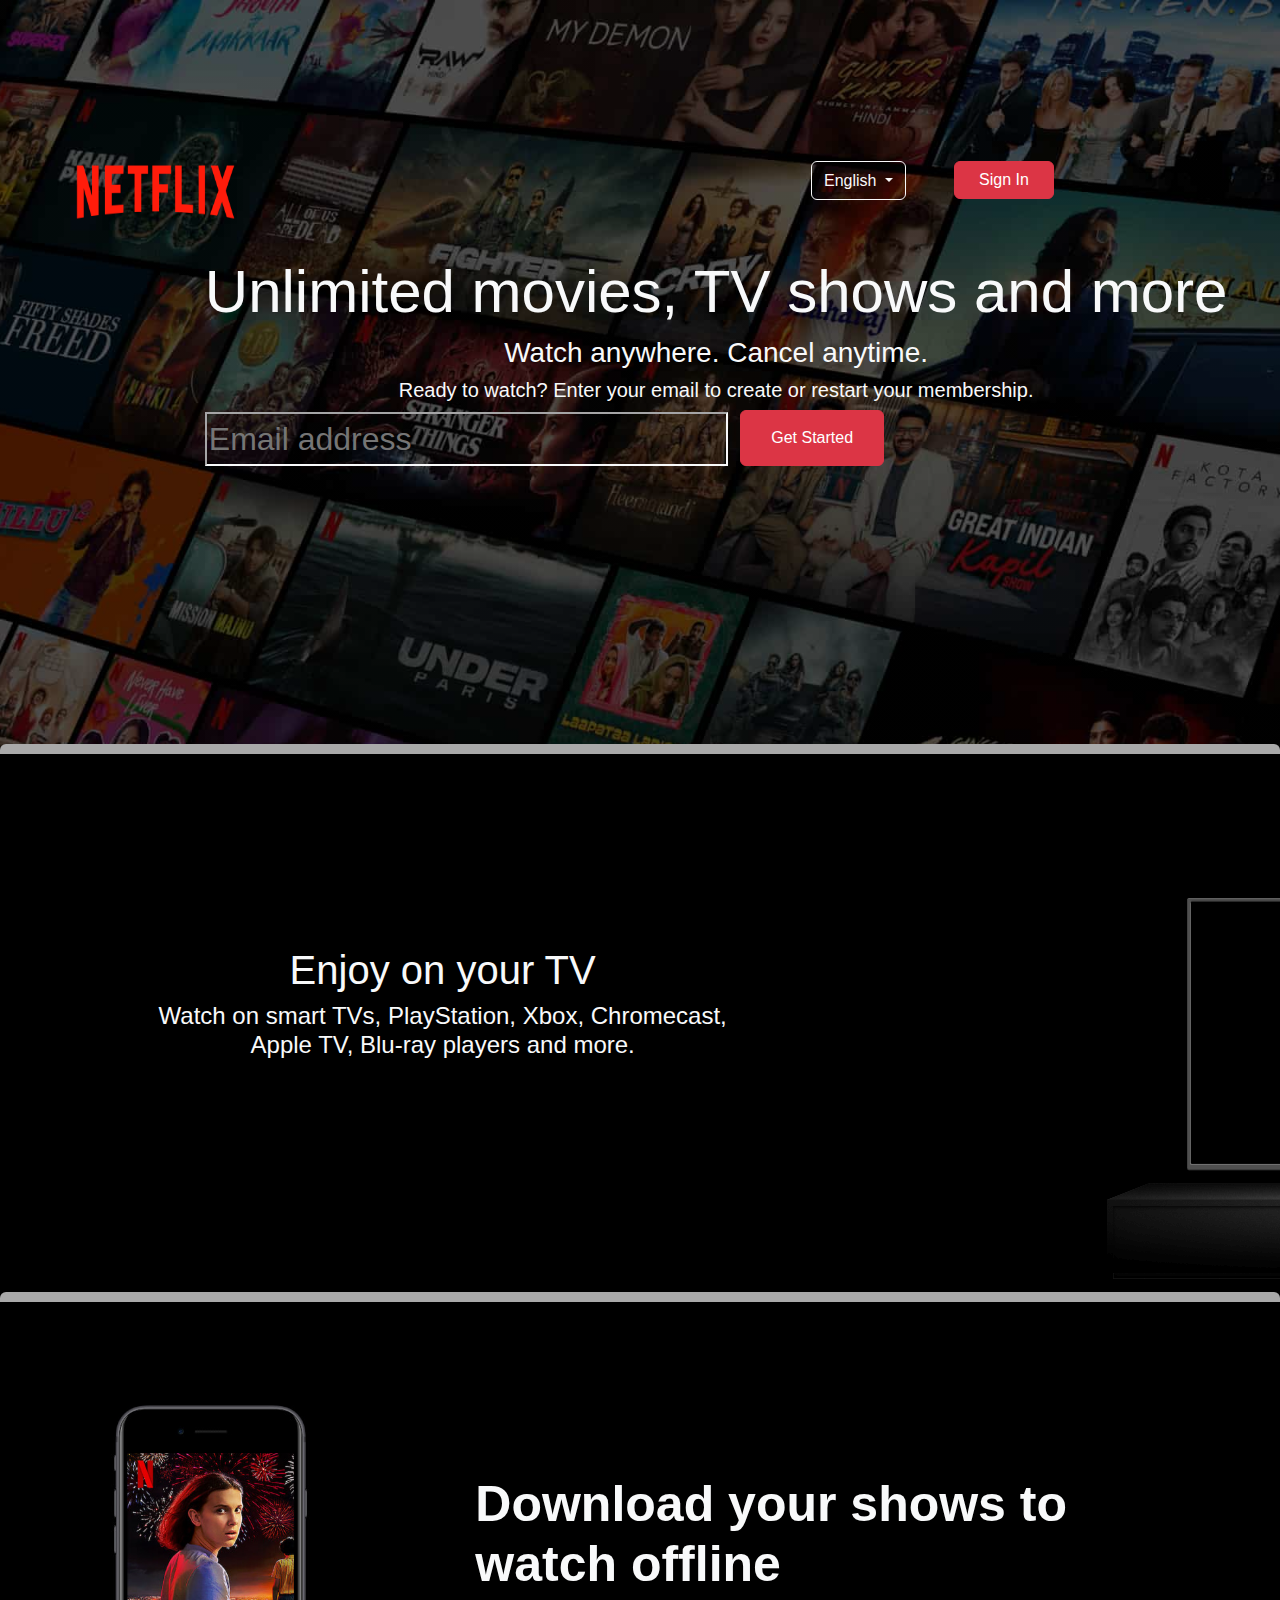
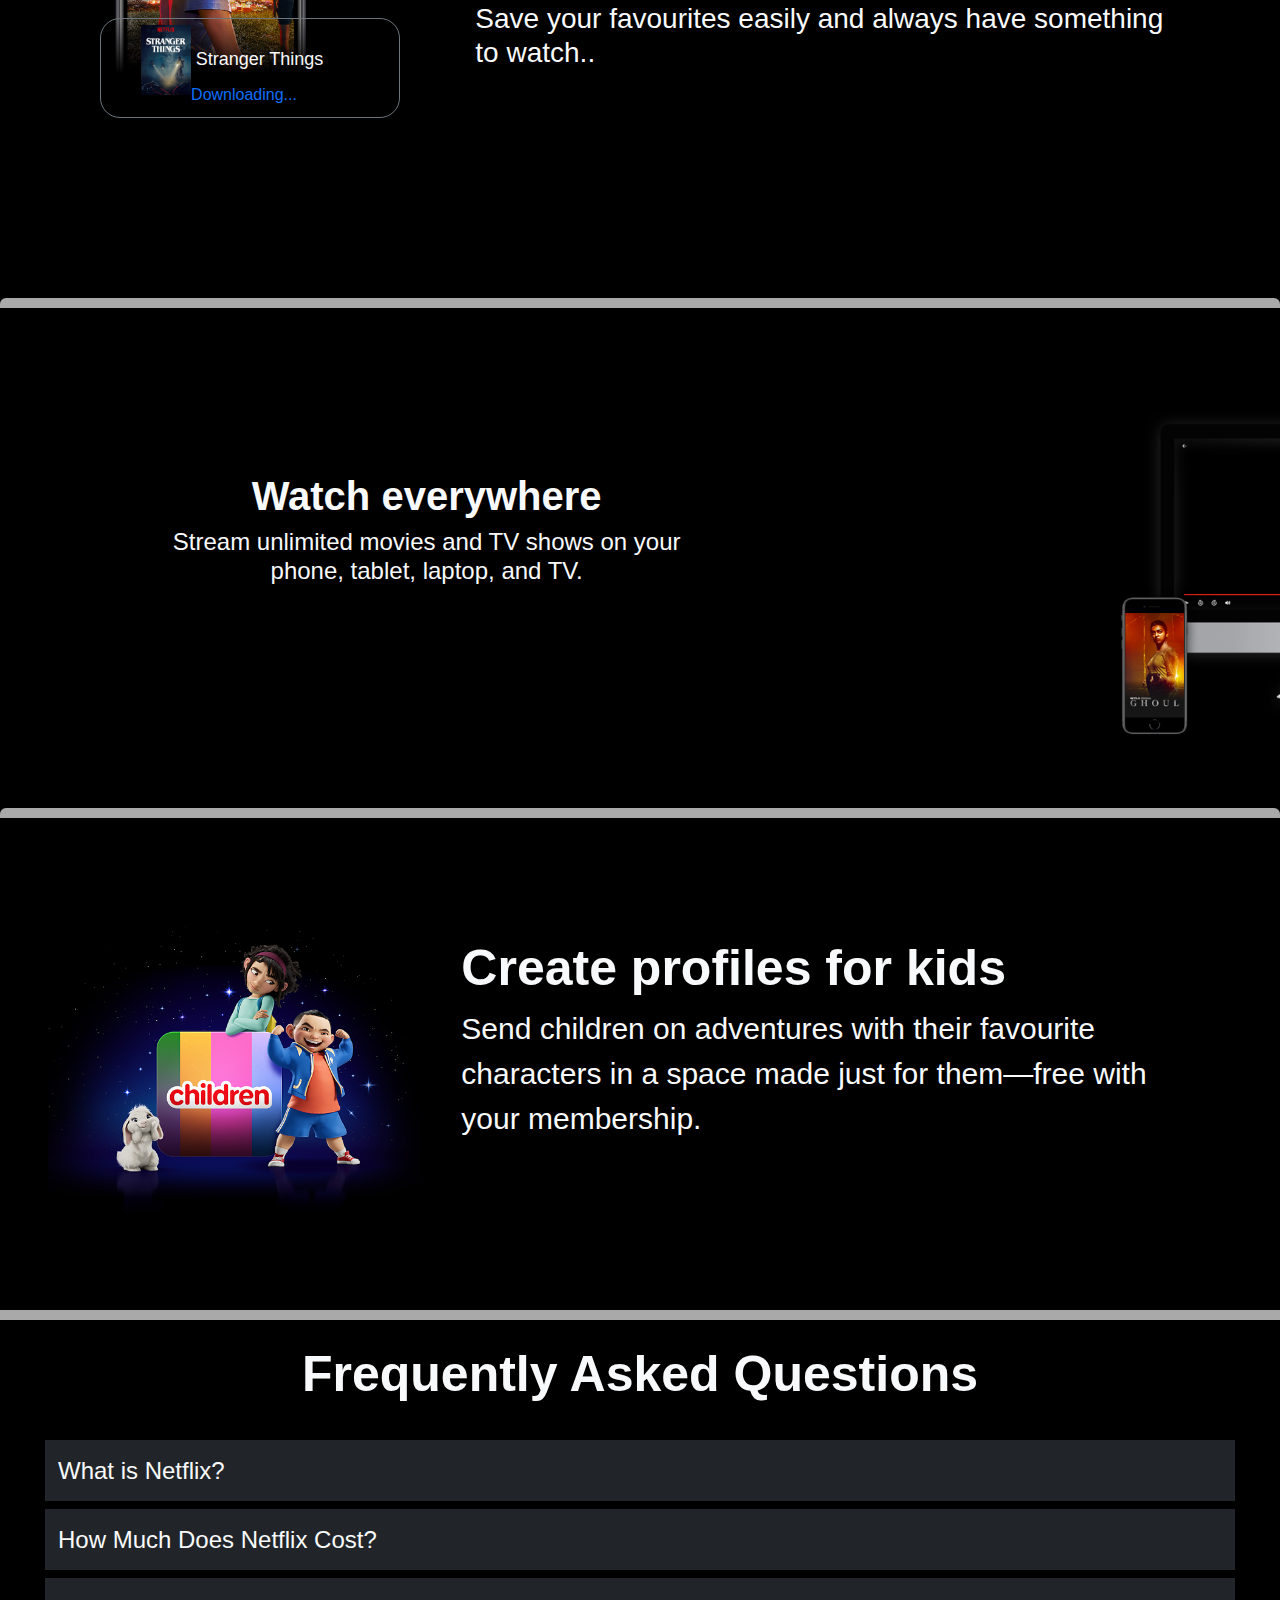
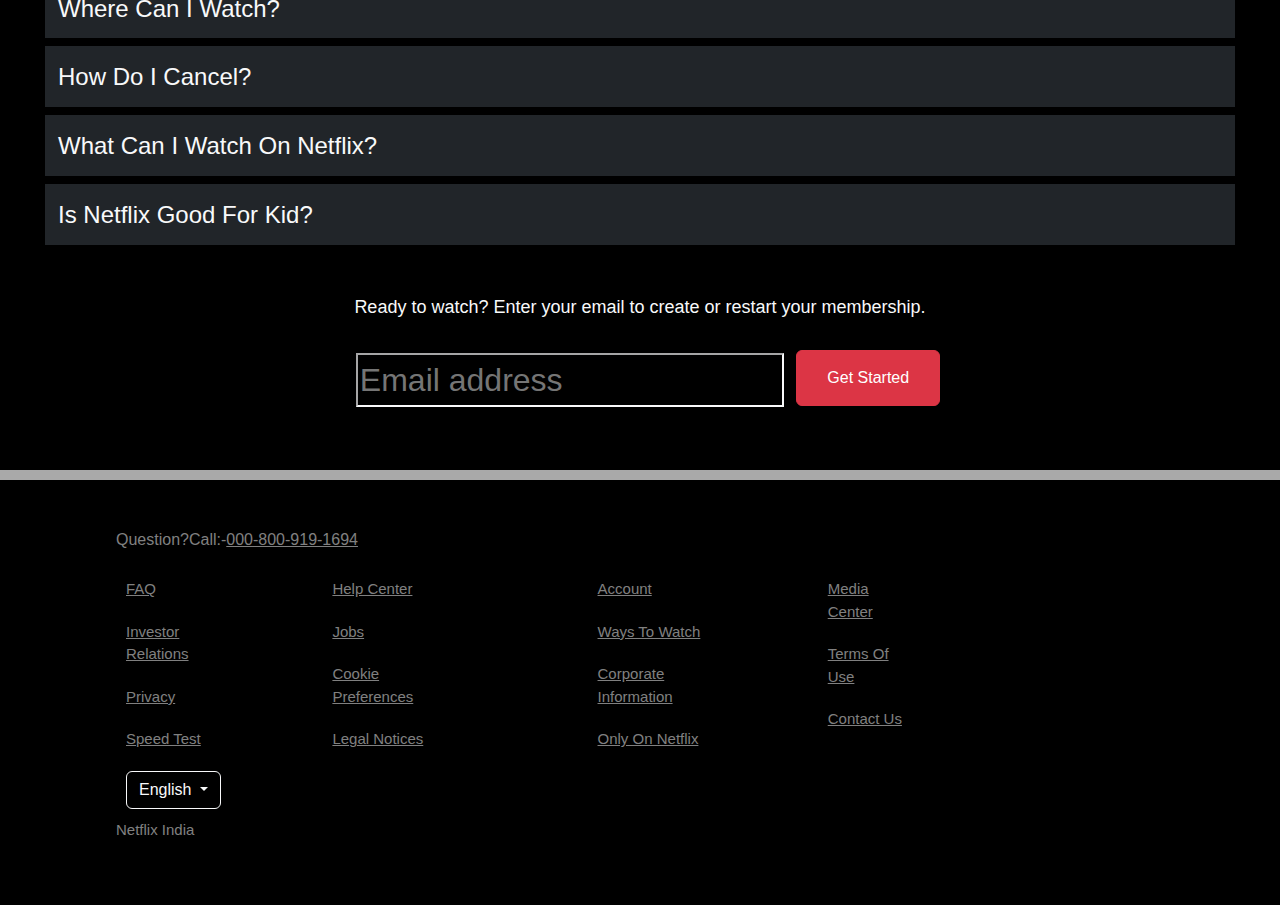
==== commit ef6fffce: "in process!" ====
--- a/index.html
+++ b/index.html
@@ -19,13 +19,13 @@
             <div class="col-lg-12 col-12 ">
     
               <div class="header-nav p-3">
-                <a class="navbar-brand  " href="#">
+                <!-- <a class="navbar-brand  " href="#"> -->
                   <img src="img/Netflix-Logo-PNG3.png"alt="logo-netlfix" width="13%"  class="mt-4 ms-5 netflix-logo" >
-                </a>
+                <!-- </a> -->
                
                   <div class="header2">
 
-                    <form class="d-flex" role="search">
+                    <!-- <form class="d-flex" role="search"> -->
                      <div class="dropdown">
                        <button class="btn btn-black dropdown-toggle mt-5  border-light text-light btn-lang" type="button" id="dropdownMenuButton1" data-bs-toggle="dropdown" aria-expanded="false">
                           <i class="fa-solid fa-language text-light  " style="font-size: 17px;"></i>
@@ -36,8 +36,11 @@
                          <li><a class="dropdown-item" href="#">Hindi</a></li>
                        </ul>
                      </div>
-                      <button class="btn btn-danger  btn-sign  m-5  text-center " type="submit" style="width: 100px; ">Sign In</button>
-                    </form>
+                     <div>
+                       <button class="btn btn-danger  btn-sign  m-5 me-5  text-center " type="submit" style="width: 100px; ">Sign In</button>
+
+                     </div>
+                    <!-- </form> -->
                   </div>
               </div>
             </div>
@@ -87,8 +90,8 @@
         <div class="row g-2 bg-black my-5" style="height: 500px;">
           <div class="col-lg-4 col-12">
             <img src="img/mobile-pic.jpg" class="img-fluid img-mobile " alt="mobile-img"  >
-            <div class="mobile-pic-div"  >     
-            <button class="btn  border-secondary btn-mobile text-light pe-5 position-absolute" style="font-size: large;" >
+            <div class="mobile-pic-div"   >     
+            <button class="btn btn-black border-secondary btn-mobile text-light pe-5 position-absolute" style="font-size: large;"  >
                 <img src="img/stranger.png" alt="button-img" style="height: 70px;" >
                  Stranger Things         
                  <h6 class="text-primary text-center ps-4 pb-4 text-download  " style="line-height:0%;" style="padding-bottom: 30px;">Downloading...</h6>      
@@ -112,7 +115,7 @@
          <div class="row g-0 "  >
            
            <div class="col-lg-8 col-12 "style="height: 500px;" >
-             <div class="card-body  mt-5 pt-5" >
+             <div class="card-body  mt-5" >
                <h1 class="card-title text-light text-center watch-txt"style="margin-top: 100px;"  style="font-size: 50px;"> <b>Watch everywhere</b></h1>
                <h4 class="card-text text-light text-center watch-txt2" >Stream unlimited movies and TV shows on your<br>phone, tablet, laptop, and TV.</h4>        
              </div>
--- a/style.css
+++ b/style.css
@@ -11,11 +11,13 @@
   margin-top: 20%;
   margin-left: 16%;
   position:absolute;
-  z-index: 0;
-  
-}
-
-
+}
+
+.header2
+{
+ margin-right: 150px;
+ display: flex;
+}
 .navbar
 {
   background-image: linear-gradient(rgba(0,0,0,0.6),rgba(0,0,0,0.6)), url(img/bg1.jpg);
@@ -28,8 +30,10 @@
 }
 .header-nav
 {
+  /* display: flex; */
+  margin-bottom: 43%;
   display: flex;
-  margin-bottom: 43%;
+  justify-content: space-between;
 }
 
 
@@ -93,7 +97,7 @@
   margin-left: 100px;
   position: absolute;
   bottom: 20vh;
-  background-color: black;
+  
   
   width: 300px;
   height: 100px;
@@ -105,6 +109,11 @@
     background-position-x: right;
     
   
+}
+
+.card2-text1,.card2-text2
+{
+ margin-left: 30px;
 }
 
 .default-ltr-cache-1626rqb {
@@ -148,8 +157,8 @@
   list-style: none;
 }
 /* query for ipad */
-@media  (max-width:1024px)
- {
+@media only screen and (min-device-width: 768px) and (max-device-width:1024px)
+{
   .header-nav
   {
     margin-bottom: 120%;
@@ -176,7 +185,7 @@
   }
   .tv1-img
   {
-    left: 45vh;
+    left: 43vh;
     width: 430px;
     top: 10vh;
   }
@@ -194,15 +203,23 @@
   }
   .btn-mobile
   {
+    
     width: 250px;
+    bottom: 17vh;
     
   }
   .img-mobile
   {
     margin-left: 50px;
-  }
+    margin-top: 40px !important;
+    
+
+    
+  }
+  
   .text-download
   {
+    
     margin-left: 30px;
   }
   .card2-text1,.card2-text2
@@ -219,6 +236,7 @@
   .video-2  
   {
     margin-right: 20px;
+    margin-top: 6%;
     
   }
   .video2
@@ -248,7 +266,10 @@
 
 @media (max-width:768px)
  {
-
+  .header-text
+  {
+    top: 10%;
+  }
   .header-txt-h1
   {
     font-size: 35px !important;
@@ -260,20 +281,32 @@
     font-size: 15px;
     
   }
+ .header2
+ {
+  
  
+  
+ }
   .header-nav
   {
     margin-bottom: 700px;
+    
+    
+    
+    
   }
   .navbar
   {
-    height: 90vh;
+    height: 80vh;
+    width: 430px;
    
     
   }
   .netflix-logo
   {
-    width: 100%;
+    width: 15%;
+    height: 10%;
+    
   }
   
   
@@ -295,9 +328,17 @@
   
   .btn-mobile
   {
-    width: 250px;
+    width: 260px;
     line-height: 0;
-   
+    bottom: 53vh !important;
+    background-color: black;
+   
+  }
+  .img-mobile
+  {
+    height: 400px;
+    width: 500px !important;
+    margin-left: 20px;
   }
   .card-1
   {
@@ -308,6 +349,7 @@
  {
   margin-left: 30px;
   
+  
  }
   
   .video1 /*video div*/
@@ -342,27 +384,25 @@
   .card2-text1
   {
     font-size: 30px !important;
-    margin-left: 10px;
-  }
+   
+  }
+  .card2-text1,
   .card2-text2
   {
-    margin-left: 10px;
+    margin-left: 20px;
   }
   .video2 /*video div*/
   {
     
     margin-left:100px ;
-    
-    
+    /* bottom: 20vh; */
    
   }
   .video-2 /*video actual*/
   {
     width: 220px;
     /* margin-bottom:   55%; */
-    top: 20vh;
-    
-   
+     top: 20vh;
     
   }
   .tv2-img
@@ -373,10 +413,11 @@
     
    
   }
-  .header-text
-  {
-    top: 10%;
-  }
+  /* .watch-txt,.watch-txt2
+  {
+     font-size: 20px;
+  } */
+  
   .card4-text1
   {
     font-size: 40px !important;
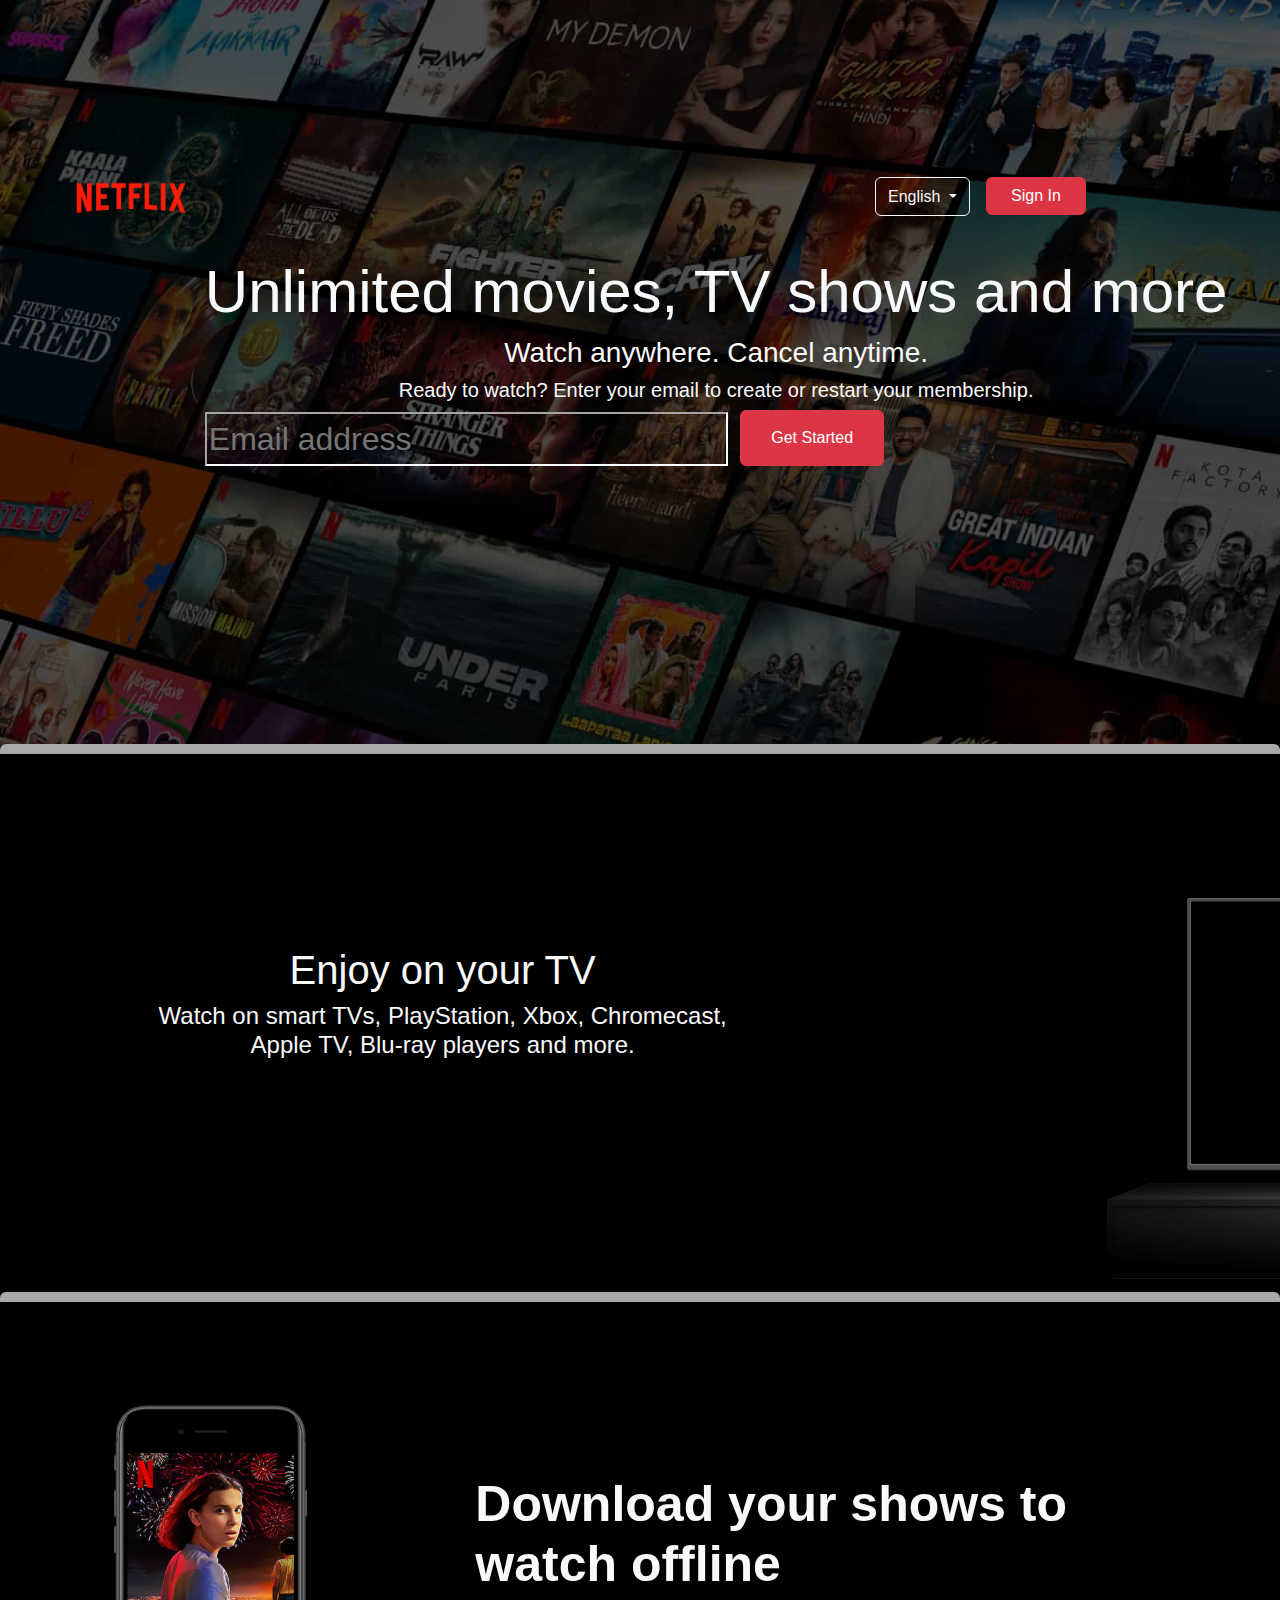
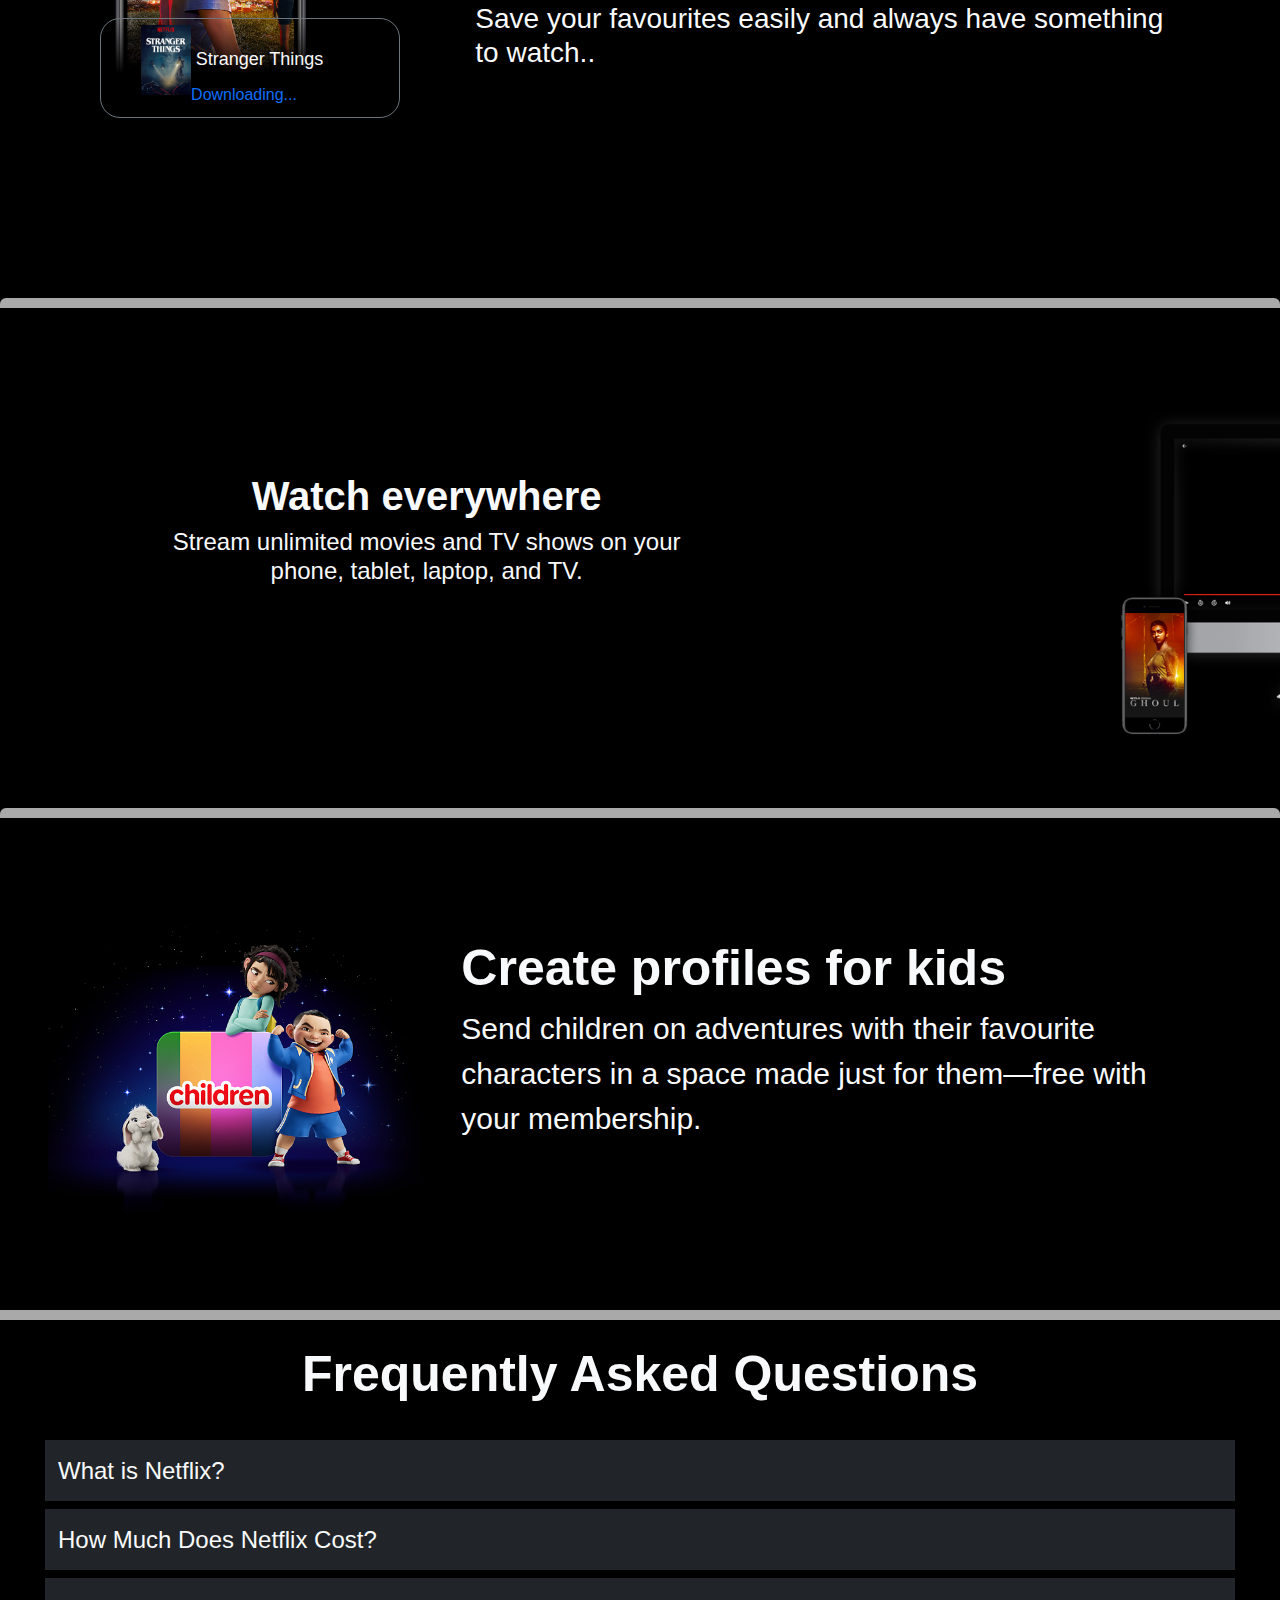
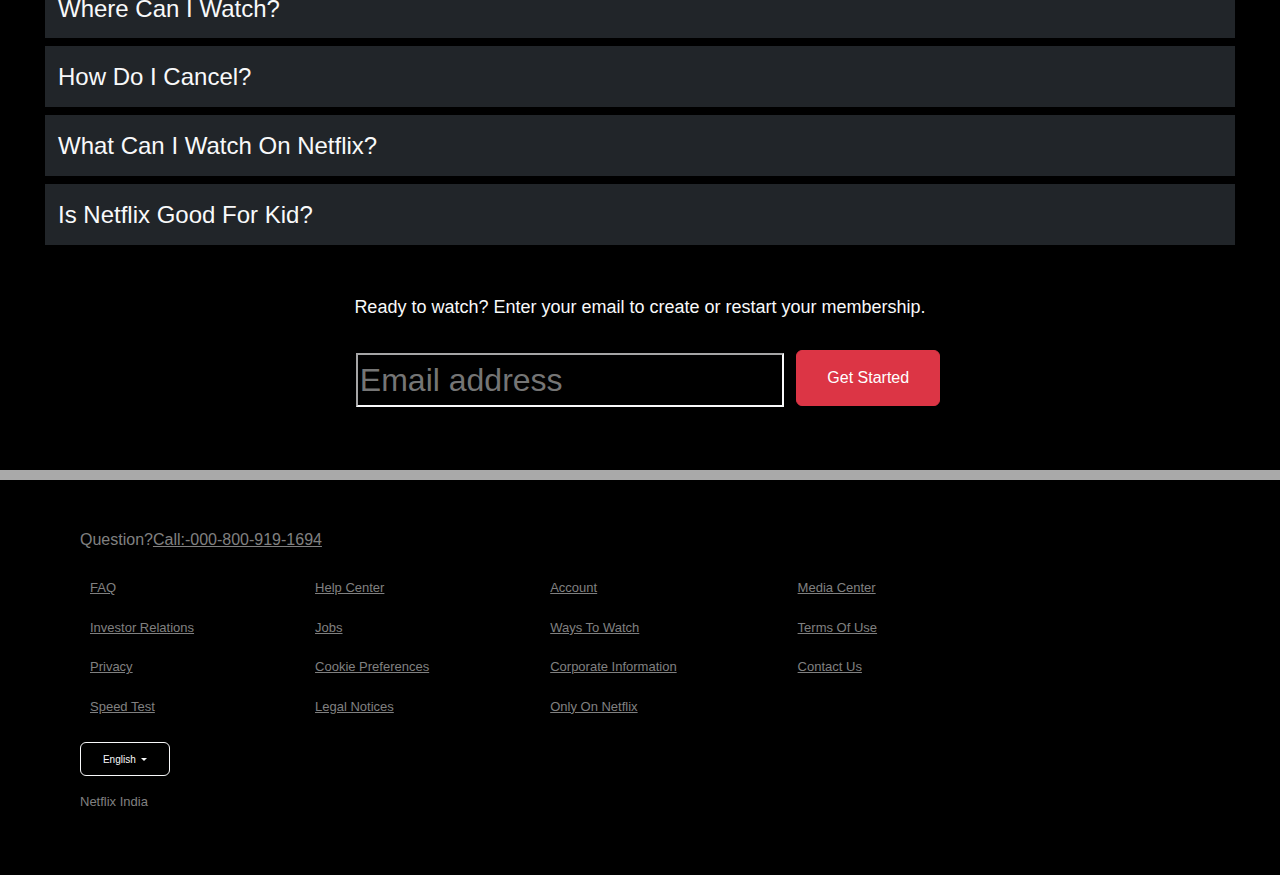
==== commit 7e29dbec: "in process!" ====
--- a/index.html
+++ b/index.html
@@ -19,8 +19,11 @@
             <div class="col-lg-12 col-12 ">
     
               <div class="header-nav p-3">
+                <div class="logo-div">
+
+                  <img src="img/Netflix-Logo-PNG3.png"alt="logo-netlfix" width="13%"  class="mt-4 ms-5 netflix-logo" >
+                </div>
                 <!-- <a class="navbar-brand  " href="#"> -->
-                  <img src="img/Netflix-Logo-PNG3.png"alt="logo-netlfix" width="13%"  class="mt-4 ms-5 netflix-logo" >
                 <!-- </a> -->
                
                   <div class="header2">
@@ -37,7 +40,7 @@
                        </ul>
                      </div>
                      <div>
-                       <button class="btn btn-danger  btn-sign  m-5 me-5  text-center " type="submit" style="width: 100px; ">Sign In</button>
+                       <button class="btn btn-danger  btn-sign  mt-5  m-3 text-center " type="submit" style="width: 100px; ">Sign In</button>
 
                      </div>
                     <!-- </form> -->
@@ -53,7 +56,7 @@
           <h4 class="text-light  text-center header-txt2" style="font-size: 20px;">  Ready to watch? Enter your email to create or restart your membership.</h4>
          <div class="start-btn-div">
 
-           <input type="text" placeholder="Email address" size="25"  style="font-size: xx-large;" style="color: white;" class="border-light bg-transparent    input-footer"  >
+           <input type="text" placeholder="Email address" size="25"  style="font-size: xx-large;" style="color: white;" class="border-light bg-transparent  input-header"  >
           <button class="btn btn-danger ms-2 mb-3 text-center btn-start " style="padding: 15px 30px;" >
              Get Started 
              <i class="fa-solid fa-greater-than"></i>
@@ -270,58 +273,67 @@
       </div>
     </section>
     <section>
-      <div class="container5 m-5 ">
-        <div class="row mx-2 px-3">
-          <div class="col " style="padding-right: 290px;">
-            <ul class="call-ul" style="display: flex;" >
-              <li style="color: gray;">Question?Call:-</li>
-             <li><a href="#" style="color: gray;">000-800-919-1694</a></li> 
-            </ul>
-
-           <div class="parent-ul-div  " style="display: flex;"  >
-            <div class="child-ul-1-div "style="font-size: 15px;">
-              <ul class="" style="list-style: none;">
-                <li style="padding: 10px;"><a href="" style="color: gray;" >FAQ</a></li>
-                <li style="padding: 10px;"><a href=""style="color: gray;">Investor Relations</a></li>
-                <li style="padding: 10px;"><a href="" style="color: gray;">Privacy</a></li>
-                <li style="padding: 10px;"><a href="" style="color: gray;">Speed Test</a></li>
-                <li style="padding: 10px;"><button class="btn btn-black dropdown-toggle   border-light text-light" type="button" id="dropdownMenuButton1" data-bs-toggle="dropdown" aria-expanded="false">
-                  <i class="fa-solid fa-language text-light  " style="font-size: 15px;"></i>
-                 English
-               </button>
-               <ul class="dropdown-menu" aria-labelledby="dropdownMenuButton1">
-                 <li><a class="dropdown-item" href="#">English</a></li>
-                 <li><a class="dropdown-item" href="#">Hindi</a></li>
-               </ul></li>
-               <li style="color: gray;"style="padding: 10px;"> Netflix India</li>
+      <div class="container5 my-5 px-5    ">
+        <div class="row  ">
+          <div class="col  " >
+            <div class="call-div-footer">
+              <ul class="call-ul"  >
+                <li style="color: gray;">Question? </li>
+               <li ><a href="#" style="color: gray;" > Call:-000-800-919-1694</a></li> 
               </ul>
-            </div>
-            <div class="child-ul-2-div px-5"style="font-size: 15px;">
-              <ul style="list-style: none;">
-                <li style="padding: 10px;"><a href="" style="color: gray;" >Help Center</a></li>
-                <li style="padding: 10px;"><a href="" style="color: gray;" >Jobs</a></li>
-                <li style="padding: 10px;"><a href="" style="color: gray;" >Cookie Preferences</a></li>
-                <li style="padding: 10px;"><a href="" style="color: gray;" >Legal Notices</a></li>
-              </ul>
+
+            </div>
+
+           <div class="parent-ul-div  "  >
+            <div class="ul-div1-2" >
+
+              <div class="child-ul-1-div "style="font-size: 13px;">
+                <ul class="" style="list-style: none;">
+                  <li style="padding: 10px;"><a href="" style="color: gray;" >FAQ</a></li>
+                  <li style="padding: 10px;"><a href=""style="color: gray;">Investor Relations</a></li>
+                  <li style="padding: 10px;"><a href="" style="color: gray;">Privacy</a></li>
+                  <li style="padding: 10px;"><a href="" style="color: gray;">Speed Test</a></li>
+                  <li ><button class="btn btn-black dropdown-toggle  btn-lang-footer border-light text-light my-3" type="button" id="dropdownMenuButton1" data-bs-toggle="dropdown" aria-expanded="false">
+                    <i class="fa-solid fa-language text-light  " style="font-size: 13px;"></i>
+                   English
+                 </button>
+                 <ul class="dropdown-menu" aria-labelledby="dropdownMenuButton1">
+                   <li><a class="dropdown-item" href="#">English</a></li>
+                   <li><a class="dropdown-item" href="#">Hindi</a></li>
+                 </ul></li>
+                 <li style="color: gray;"style="padding: 10px;"> Netflix India</li>
+                </ul>
+              </div>
+              <div class="child-ul-2-div "style="font-size: 13px;">
+                <ul style="list-style: none;">
+                  <li style="padding: 10px;"><a href="" style="color: gray;" >Help Center</a></li>
+                  <li style="padding: 10px;"><a href="" style="color: gray;" >Jobs</a></li>
+                  <li style="padding: 10px;"><a href="" style="color: gray;" >Cookie Preferences</a></li>
+                  <li style="padding: 10px;"><a href="" style="color: gray;" >Legal Notices</a></li>
+                </ul>
+              </div>
             </div>
             
-
-              <div class="child-ul-3-div ps-5 "style="font-size: 15px;">
-                <ul style="list-style: none;" class="ul-3">
-                  <li style="padding: 10px;"><a href="" style="color: gray;" >Account</a></li>
-                  <li style="padding: 10px;"><a href="" style="color: gray;" >Ways To Watch</a></li>
-                  <li style="padding: 10px;"><a href="" style="color: gray;" >Corporate Information</a></li>
-                  <li style="padding: 10px;"><a href="" style="color: gray;" >Only On Netflix</a></li>
-                </ul>
-              </div>
-              <div class="child-ul-4-div ps-5"style="font-size: 15px;">
-                <ul style="list-style: none;">
-                  <li style="padding: 10px;"><a href="" style="color: gray;" >Media Center</a></li>
-                  <li style="padding: 10px;"><a href="" style="color: gray;" >Terms Of Use</a></li>
-                  <li style="padding: 10px;"><a href="" style="color: gray;" >Contact Us</a></li>
-                  <li style="padding: 10px;"><a href="" style="color: gray;" ></a></li>
-                </ul>
-  
+              <div class="ul-div3-4"  >
+
+                <div class="child-ul-3-div  "style="font-size: 13px;">
+                  <ul style="list-style: none;" class="ul-3">
+                    <li style="padding: 10px;"><a href="" style="color: gray;" >Account</a></li>
+                    <li style="padding: 10px;"><a href="" style="color: gray;" >Ways To Watch</a></li>
+                    <li style="padding: 10px;"><a href="" style="color: gray;" >Corporate Information</a></li>
+                    <li style="padding: 10px;"><a href="" style="color: gray;" >Only On Netflix</a></li>
+                  </ul>
+                </div>
+                <div class="child-ul-4-div"style="font-size: 13px;">
+                  <ul style="list-style: none;">
+                    <li style="padding: 10px;"><a href="" style="color: gray;" >Media Center</a></li>
+                    <li style="padding: 10px;"><a href="" style="color: gray;" >Terms Of Use</a></li>
+                    <li style="padding: 10px;"><a href="" style="color: gray;" >Contact Us</a></li>
+                    <li style="padding: 10px;"><a href="" style="color: gray;" ></a></li>
+                  </ul>
+    
+              </div>
+
               </div>
             
 
--- a/style.css
+++ b/style.css
@@ -12,11 +12,19 @@
   margin-left: 16%;
   position:absolute;
 }
+.logo-div
+{
+  margin-top: 14px;
+}
 
 .header2
 {
  margin-right: 150px;
  display: flex;
+}
+.netflix-logo
+{
+  margin-top: 30px;
 }
 .navbar
 {
@@ -34,8 +42,12 @@
   margin-bottom: 43%;
   display: flex;
   justify-content: space-between;
-}
-
+  
+}
+.input-footer
+{
+  margin-left: 190px;
+}
 
 .card-1,.card-2,.card-3 ,.card-4
 {
@@ -152,10 +164,36 @@
   border-radius: 0px;
   left: 13.5%;
 }
-.call-ul,.ul-1-footer,.ul-2-footer,.ul-3-footer,.ul-4-footer
-{
+
+.parent-ul-div
+{
+  display: grid;
+  grid-template-columns: auto auto auto auto;
+}
+.ul-div1-2,.ul-div3-4
+{
+  display: grid;
+  grid-template-columns: auto auto ;
+}
+.btn-lang-footer
+{
+  width: 90px;
+  font-size: 10px;
+  
+}
+.call-ul
+{
+  display: flex;
+  /* grid-template-columns: auto auto; */
   list-style: none;
-}
+  
+
+}
+.call-li
+{
+  margin-right: 1100px;
+}
+
 /* query for ipad */
 @media only screen and (min-device-width: 768px) and (max-device-width:1024px)
 {
@@ -283,6 +321,7 @@
   }
  .header2
  {
+  margin-left: 40px;
   
  
   
@@ -290,23 +329,41 @@
   .header-nav
   {
     margin-bottom: 700px;
-    
-    
-    
-    
+   
+    /* margin-top: 30px;
+     */
+    
+    
+  }
+  .btn-lang
+  {
+    width: 90px;
+    font-size: 10px;
+    margin-left: 5px;
+    
+  }
+  .btn-sign
+  {
+    width: 70px !important;
+    font-size: 10px;
   }
   .navbar
   {
-    height: 80vh;
+    height: 83vh;
     width: 430px;
-   
+    
     
   }
   .netflix-logo
   {
-    width: 15%;
-    height: 10%;
-    
+    width: 100px;
+    height: 60px;
+    
+    
+  }
+  .input-header
+  {
+    width: 320px;
   }
   
   
@@ -321,7 +378,9 @@
   {
     
     width: 270px;
-    margin-top: 10px; 
+    margin-top: 10px;
+   
+
 
   }
 
@@ -395,15 +454,12 @@
   {
     
     margin-left:100px ;
-    /* bottom: 20vh; */
+    
    
   }
   .video-2 /*video actual*/
   {
     width: 220px;
-    /* margin-bottom:   55%; */
-     top: 20vh;
-    
   }
   .tv2-img
   {
@@ -413,10 +469,7 @@
     
    
   }
-  /* .watch-txt,.watch-txt2
-  {
-     font-size: 20px;
-  } */
+  
   
   .card4-text1
   {
@@ -453,10 +506,25 @@
  
    .parent-ul-div
    {
-    flex-direction: column;
+    /* flex-direction: column; */
+    grid-template-columns: auto auto ;
     
    }
-}
-
-
-
+   
+    .ul-div1-2,.ul-div3-4
+{
+  /* display: grid; */
+  grid-template-columns:  auto ;
+}
+.btn-lang-footer
+{
+  width: 90px;
+  font-size: 10px;
+}
+
+
+
+}
+
+
+
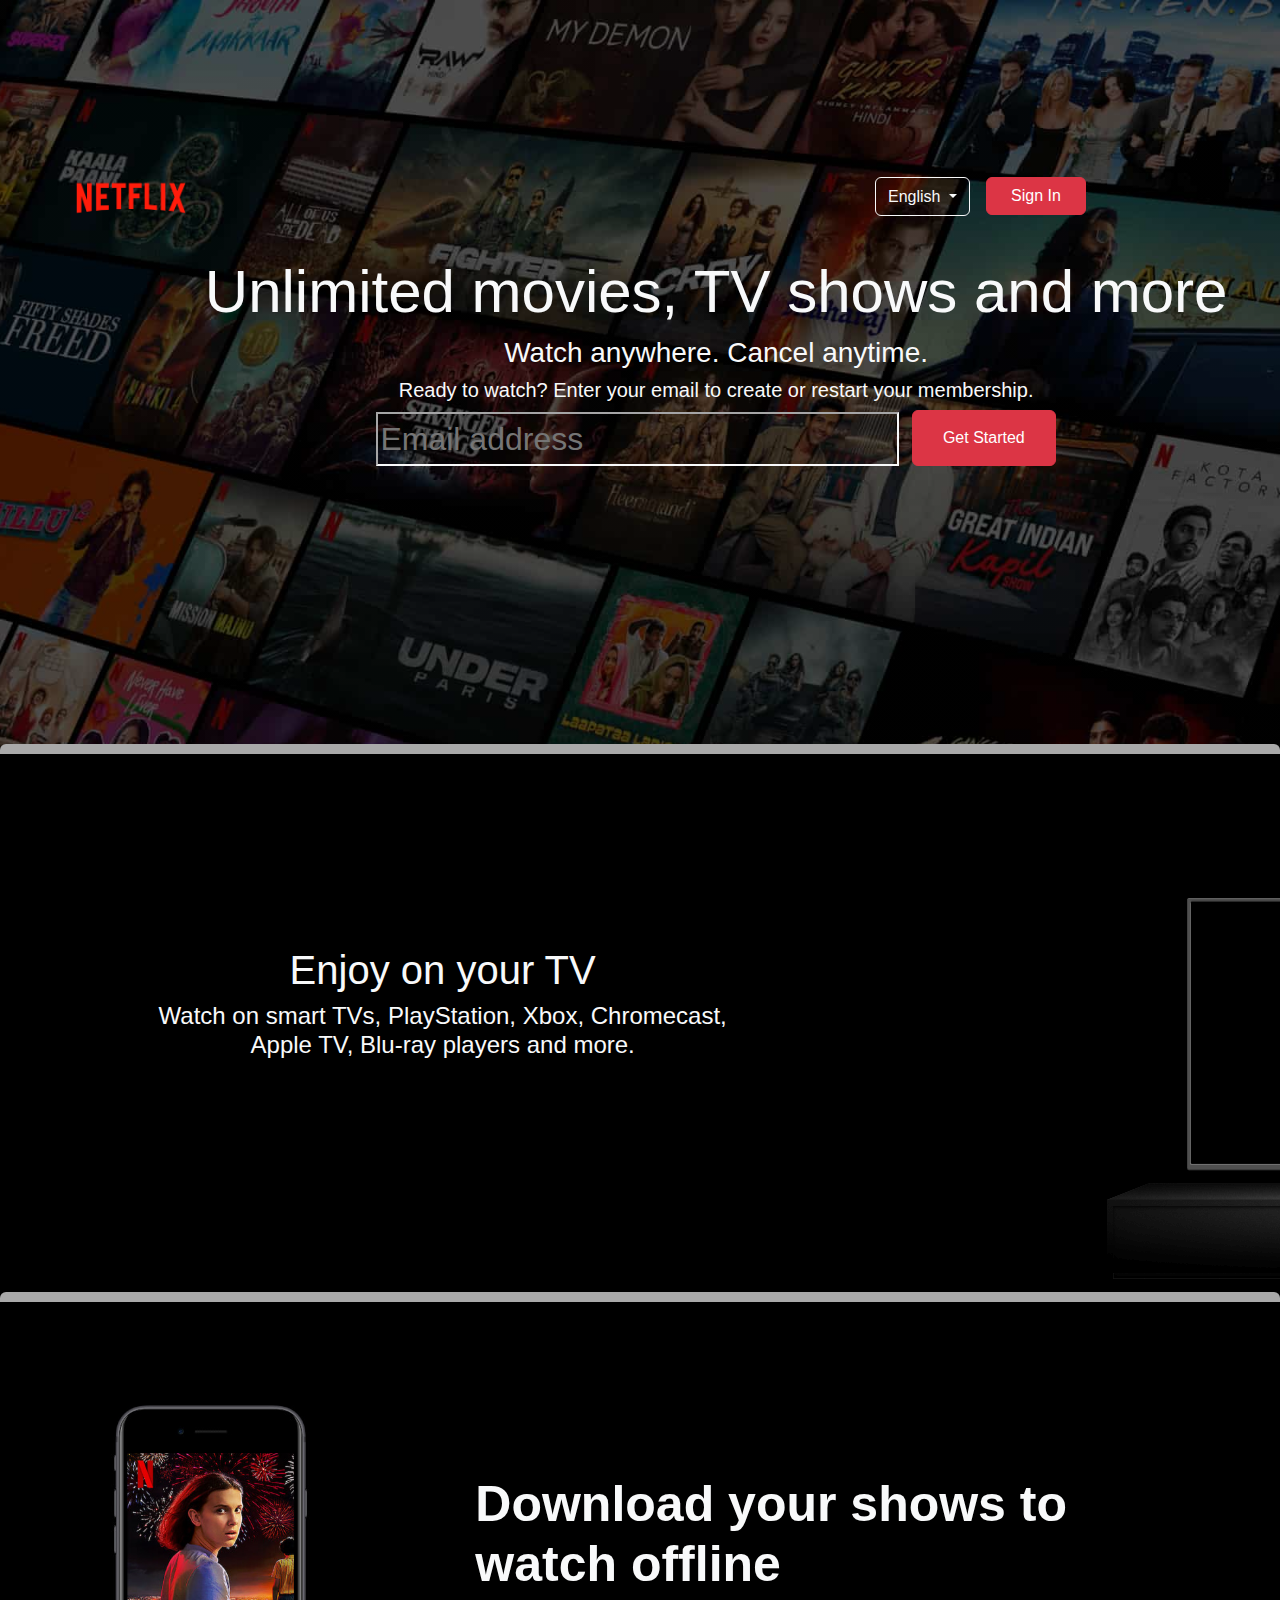
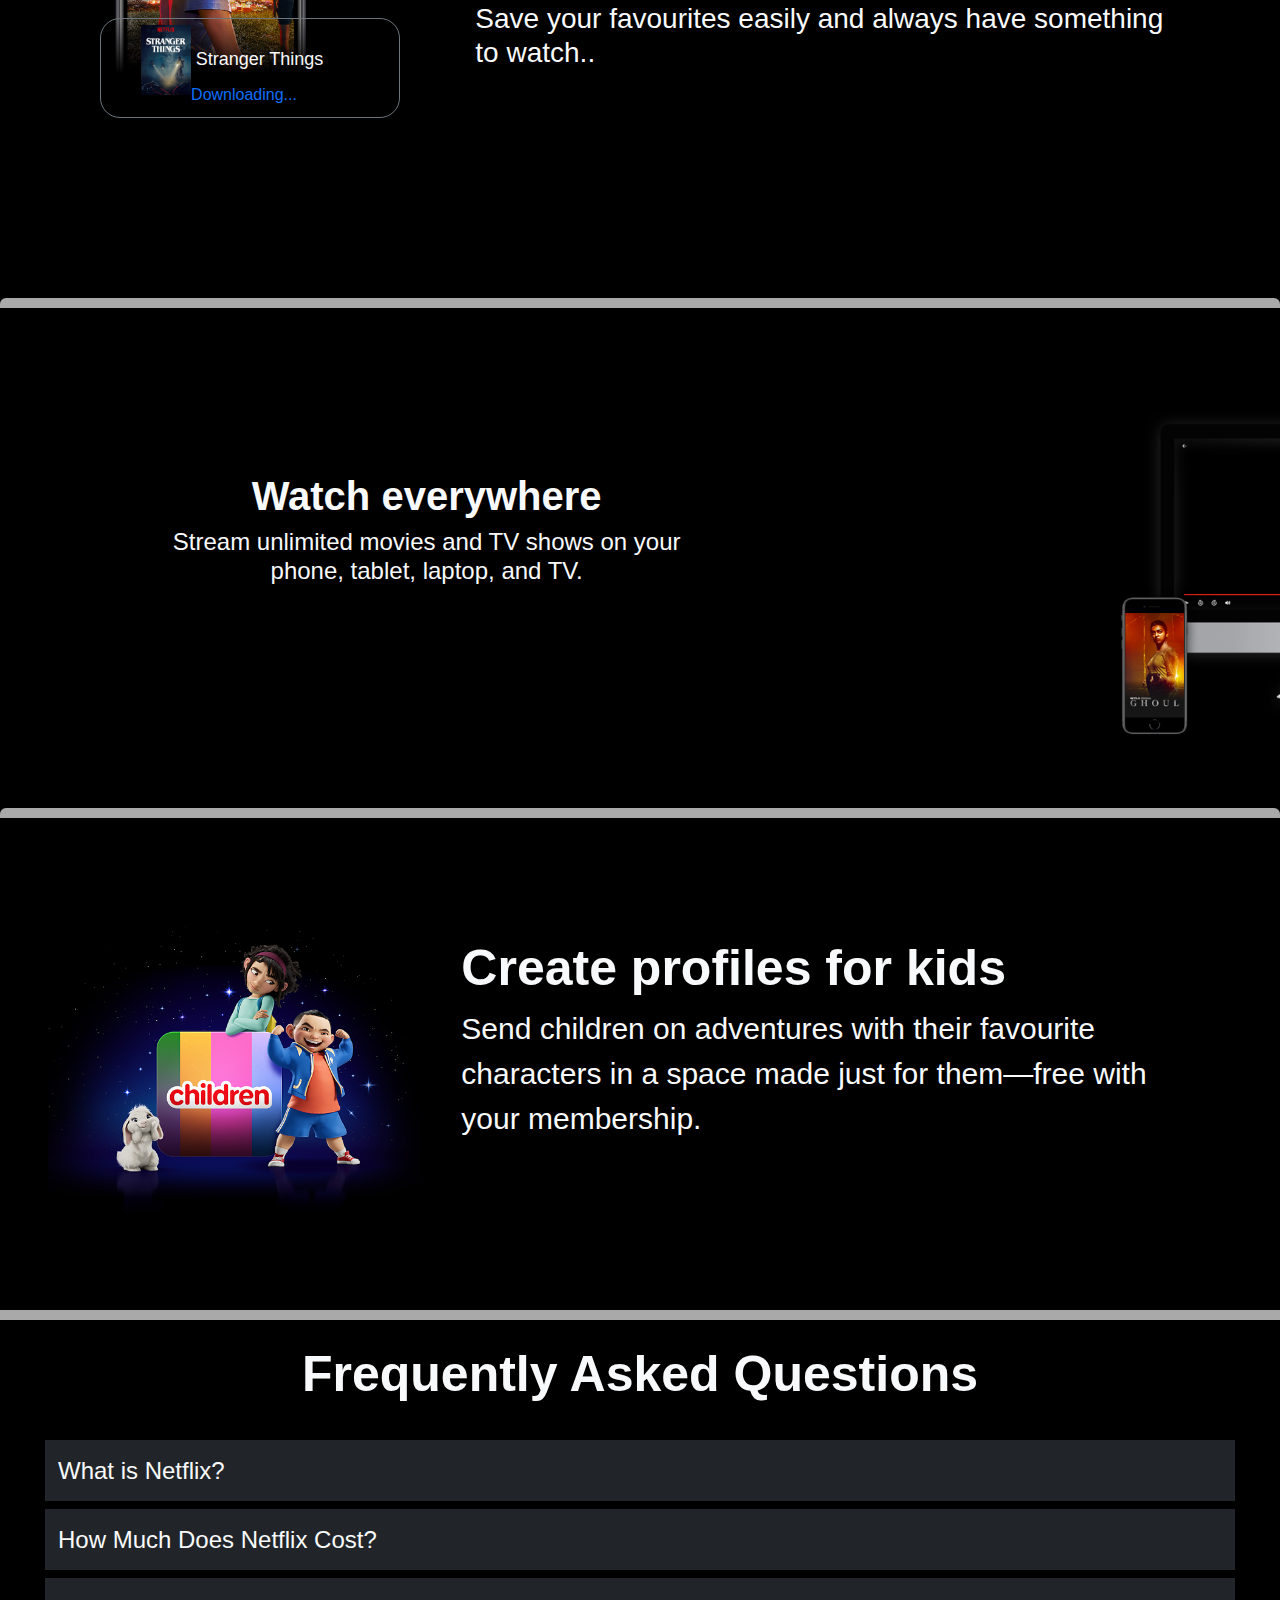
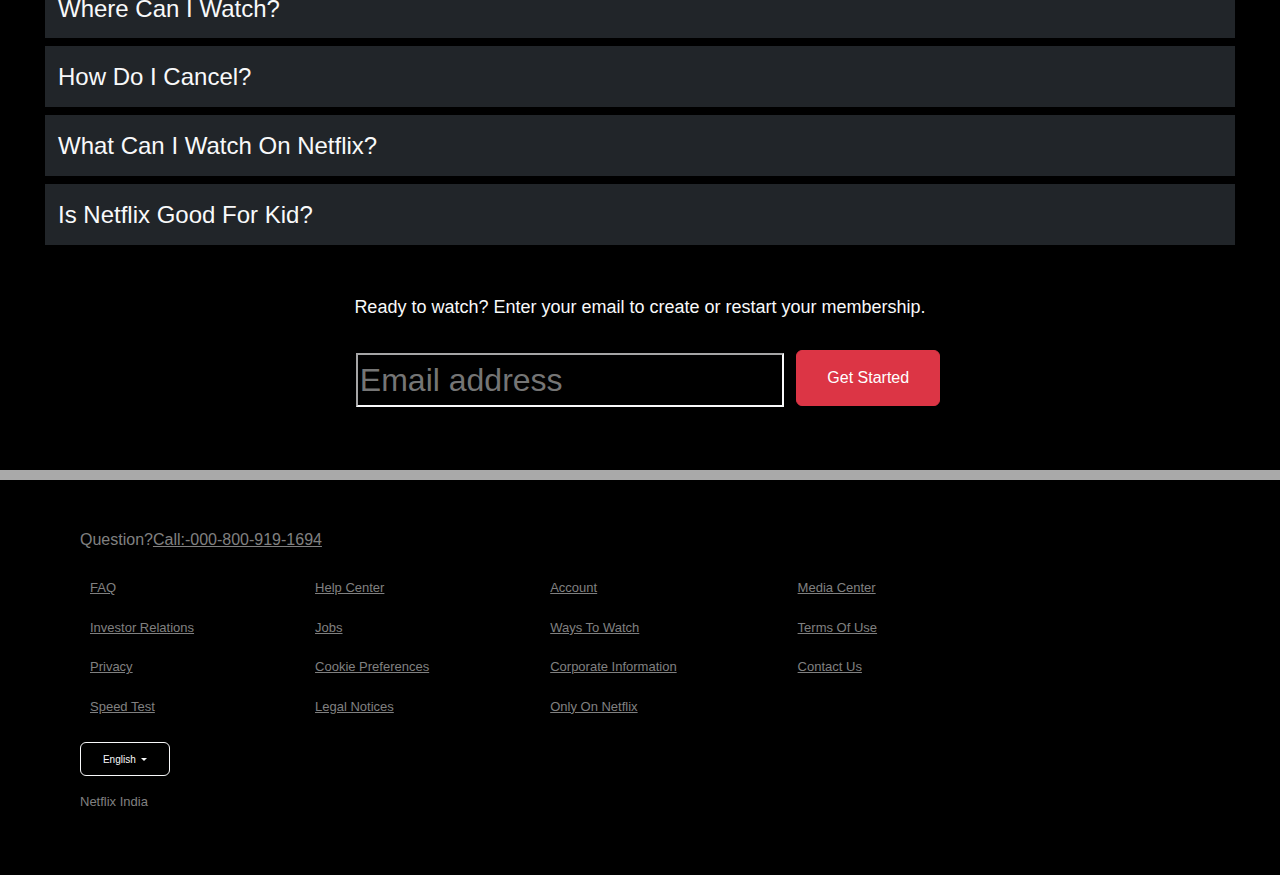
==== commit 84cd8bb2: "File Created!" ====
--- a/index.html
+++ b/index.html
@@ -54,9 +54,9 @@
           <h1 class="text-light  header-txt-h1" style="font-size: 60px" >Unlimited movies, TV shows and more</h1>
           <h3 class="text-light text-center header-txt2">Watch anywhere. Cancel anytime.</h3> 
           <h4 class="text-light  text-center header-txt2" style="font-size: 20px;">  Ready to watch? Enter your email to create or restart your membership.</h4>
-         <div class="start-btn-div">
-
-           <input type="text" placeholder="Email address" size="25"  style="font-size: xx-large;" style="color: white;" class="border-light bg-transparent  input-header"  >
+         <div class="start-btn-div text-center ">
+
+           <input type="text" placeholder="Email address" size="25"  style="font-size: xx-large;" style="color: white;" class="border-light bg-transparent  input-header  "  >
           <button class="btn btn-danger ms-2 mb-3 text-center btn-start " style="padding: 15px 30px;" >
              Get Started 
              <i class="fa-solid fa-greater-than"></i>
--- a/style.css
+++ b/style.css
@@ -371,7 +371,7 @@
   {
     width: 190px;
     margin-top: 30px;
-    margin-left:50px !important;
+    
     
   }
   .input-footer
@@ -452,7 +452,7 @@
   }
   .video2 /*video div*/
   {
-    
+    margin-bottom: 24%;
     margin-left:100px ;
     
    
@@ -465,9 +465,19 @@
   {
     width: 400px !important;
     left: 10px;
-    margin-top: 300px;
-    
-   
+    margin-top: 480px;
+  }
+  .card-3
+  {
+    height: 900px;
+  }
+  .watch-txt
+  {
+    font-size: 40px;
+  }
+  .watch-txt2
+  {
+    font-size: 34px;
   }
   
   
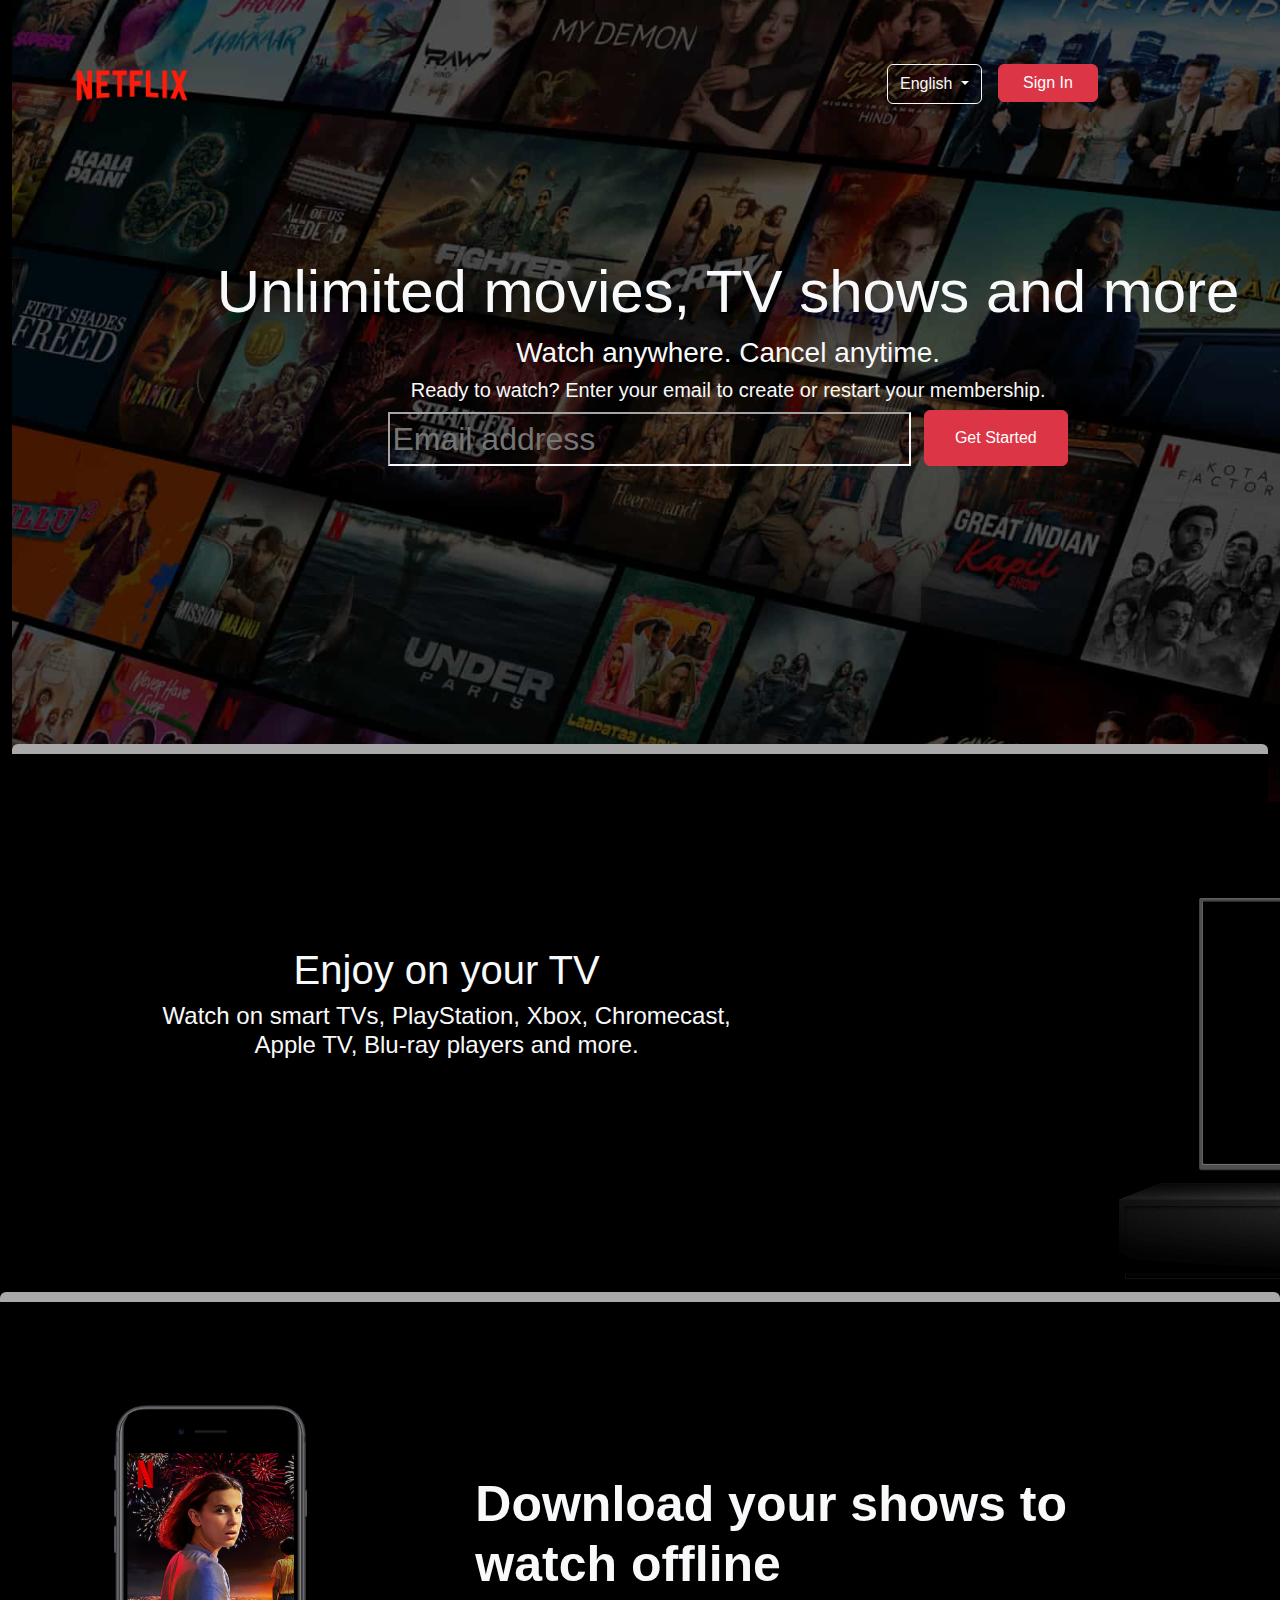
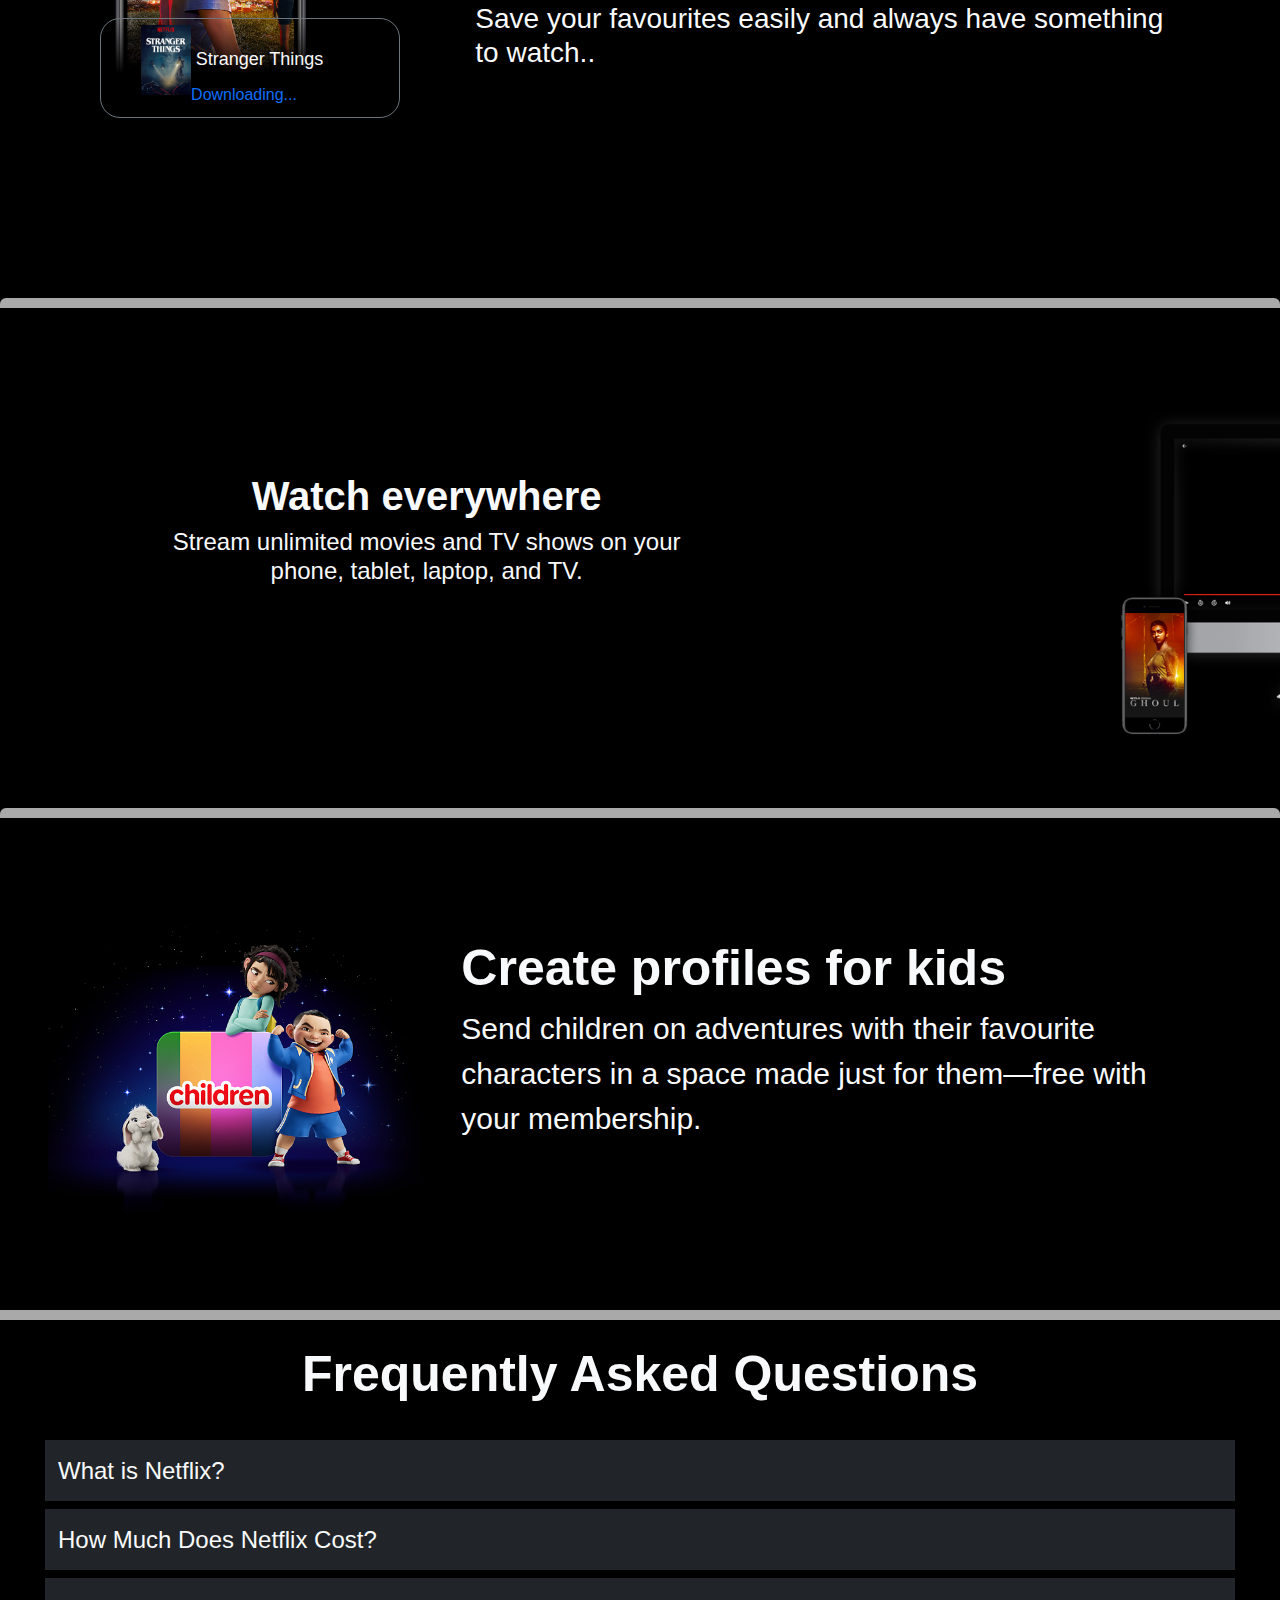
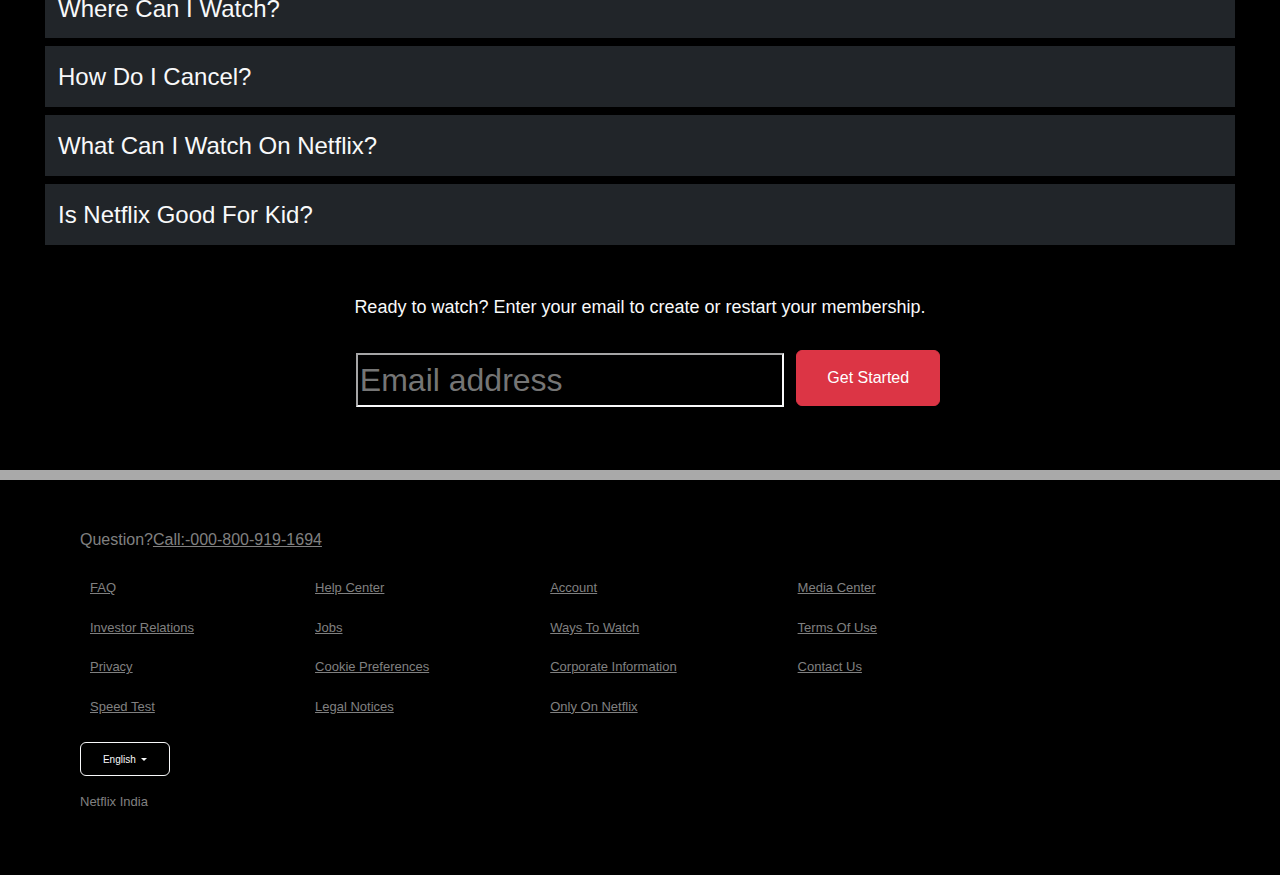
==== commit 9d228751: "File Created!" ====
--- a/index.html
+++ b/index.html
@@ -11,23 +11,20 @@
 </head>
 <body class="bg-black">
   
-
-    <nav class="navbar navbar-expand-lg  ">
-        <div class="container-fluid">
+  <div class="container-fluid">
+    <div class="navbar1  ">
           <div class="row">
   
-            <div class="col-lg-12 col-12 ">
+            <div class="col-lg-12  ">
     
               <div class="header-nav p-3">
                 <div class="logo-div">
-
                   <img src="img/Netflix-Logo-PNG3.png"alt="logo-netlfix" width="13%"  class="mt-4 ms-5 netflix-logo" >
                 </div>
                 <!-- <a class="navbar-brand  " href="#"> -->
                 <!-- </a> -->
                
                   <div class="header2">
-
                     <!-- <form class="d-flex" role="search"> -->
                      <div class="dropdown">
                        <button class="btn btn-black dropdown-toggle mt-5  border-light text-light btn-lang" type="button" id="dropdownMenuButton1" data-bs-toggle="dropdown" aria-expanded="false">
@@ -41,19 +38,18 @@
                      </div>
                      <div>
                        <button class="btn btn-danger  btn-sign  mt-5  m-3 text-center " type="submit" style="width: 100px; ">Sign In</button>
-
                      </div>
                     <!-- </form> -->
                   </div>
               </div>
             </div>
           </div>
-        </div>    
-      </nav>
+        </div>
       <div class="header-text ">
           <h1 class="text-light  header-txt-h1" style="font-size: 60px" >Unlimited movies, TV shows and more</h1>
           <h3 class="text-light text-center header-txt2">Watch anywhere. Cancel anytime.</h3> 
           <h4 class="text-light  text-center header-txt2" style="font-size: 20px;">  Ready to watch? Enter your email to create or restart your membership.</h4>
+         <div class="start-btn-div">
          <div class="start-btn-div text-center ">
 
            <input type="text" placeholder="Email address" size="25"  style="font-size: xx-large;" style="color: white;" class="border-light bg-transparent  input-header  "  >
@@ -63,6 +59,7 @@
            </button>    
          </div>
        </div>
+      </div>    
        
       <br> <br> <br><br> <br> <br> <br> <br> <br> <br> <br> <br> <br> <br> <br> <br> <br> <br> <br> <br> <br> <br> <br> <br> <br> <br> <br> <br><br> 
     <section>
@@ -101,7 +98,6 @@
                 </div>            
               </button>          
           </div>
-
           <div class="col-lg-8 col-12">
             <div class="card-body" style="margin-top: 100px;" >
               <h1 class="card-title text-light card2-text1" style="font-size: 50px;"> <b>Download your shows to <br>watch offline</b></h1>
@@ -126,7 +122,6 @@
            <div class="col-lg-4 col-12  mt-5   tv2-div" >       
              <img src="img/tv2.png"  alt="tv2-img"  style="width: 500px;" class="tv2-img position-absolute" >       
                 <div class=" video2 ">
-
                  <video data-uia="nmhp-card-animation-asset-video" autoplay playsinline muted loop  class="video-2"   >
                    <source src="https://assets.nflxext.com/ffe/siteui/acquisition/ourStory/fuji/desktop/video-devices-in.m4v" type="video/mp4">
                  </video>
@@ -208,7 +203,6 @@
             <h5><b>You can also download your favourite shows with the iOS or Android app. Use downloads to watch while you're on the go and without an internet connection. Take Netflix with you anywhere.</b></h5>
             </div>
           </div>  
-
           <button class="btn btn-dark btn-ques m-1 pt-3" style="font-size:30px;"   type="button" data-bs-toggle="collapse" data-bs-target="#collapseExample3" aria-expanded="false" aria-controls="collapseExample">
             <div class="btn1-div-quest"  style="display: flex;" >
               <div>
@@ -224,7 +218,6 @@
              <h5><b>Netflix is flexible. There are no annoying contracts and no commitments. You can easily cancel your account online in two clicks. There are no cancellation fees – start or stop your account anytime.</b></h5> 
             </div>
           </div>
-
           <button class="btn btn-dark btn-ques m-1 pt-3" style="font-size:30px;"   type="button" data-bs-toggle="collapse" data-bs-target="#collapseExample4" aria-expanded="false" aria-controls="collapseExample">
             <div class="btn1-div-quest"  style="display: flex;" >
               <div>
@@ -240,7 +233,6 @@
              <h5><b>Netflix has an extensive library of feature films, documentaries, TV shows, anime, award-winning Netflix originals, and more. Watch as much as you want, anytime you want.</b></h5> 
             </div>
           </div>
-
           <button class="btn btn-dark btn-ques m-1 pt-3" style="font-size:30px;"   type="button" data-bs-toggle="collapse" data-bs-target="#collapseExample5" aria-expanded="false" aria-controls="collapseExample">
             <div class="btn1-div-quest"  style="display: flex;" >
               <div>
@@ -255,12 +247,9 @@
           <div class="card card-body text-light bg-dark card-body-ques" >
              <p style="font-size: 20px;"><b>The Netflix Kids experience is included in your membership to give parents control while kids enjoy family-friendly TV shows and films in their own space.</b></p> <br>
              <p style="font-size: 20px;"><b>Kids profiles come with PIN-protected parental controls that let you restrict the maturity rating of content kids can watch and block specific titles you don’t want kids to see.</b></p>
-
             </div>
           </div> 
-
           <div class="ques-text m-5" style="justify-content: center;">
-
             <h4 class="text-light " style="font-size: 18px;">  Ready to watch? Enter your email to create or restart your membership.</h4><br>
             <input type="email" placeholder="Email address"   style="font-size: xx-large;" style="color: white;" class="border-light bg-transparent ms-3 input-footer" >
             <button class="btn btn-danger ms-2 mb-3 text-center  btn-start-footer" style="padding: 15px 30px;" >
@@ -281,12 +270,9 @@
                 <li style="color: gray;">Question? </li>
                <li ><a href="#" style="color: gray;" > Call:-000-800-919-1694</a></li> 
               </ul>
-
-            </div>
-
+            </div>
            <div class="parent-ul-div  "  >
             <div class="ul-div1-2" >
-
               <div class="child-ul-1-div "style="font-size: 13px;">
                 <ul class="" style="list-style: none;">
                   <li style="padding: 10px;"><a href="" style="color: gray;" >FAQ</a></li>
@@ -315,7 +301,6 @@
             </div>
             
               <div class="ul-div3-4"  >
-
                 <div class="child-ul-3-div  "style="font-size: 13px;">
                   <ul style="list-style: none;" class="ul-3">
                     <li style="padding: 10px;"><a href="" style="color: gray;" >Account</a></li>
@@ -333,19 +318,15 @@
                   </ul>
     
               </div>
-
               </div>
             
-
-           </div>
-          </div>
-        </div>
-
+           </div>
+          </div>
+        </div>
       </div>
     </section>
     
-
   
   <script src="https://cdn.jsdelivr.net/npm/bootstrap@5.3.3/dist/js/bootstrap.bundle.min.js" integrity="sha384-YvpcrYf0tY3lHB60NNkmXc5s9fDVZLESaAA55NDzOxhy9GkcIdslK1eN7N6jIeHz" crossorigin="anonymous"></script>
 </body>
-</html>+</html--- a/style.css
+++ b/style.css
@@ -26,9 +26,9 @@
 {
   margin-top: 30px;
 }
-.navbar
-{
-  background-image: linear-gradient(rgba(0,0,0,0.6),rgba(0,0,0,0.6)), url(img/bg1.jpg);
+.navbar1
+{
+  background-image: linear-gradient(rgba(0,0,0,0.6),rgba(0,0,0,0.6)), url("img/bg1.jpg");
   background-size: cover;
   background-position: 50%;
   background-repeat: no-repeat;
@@ -109,7 +109,7 @@
   margin-left: 100px;
   position: absolute;
   bottom: 20vh;
-  
+  background-color: black;
   
   width: 300px;
   height: 100px;
@@ -244,6 +244,7 @@
     
     width: 250px;
     bottom: 17vh;
+    background-color: black;
     
   }
   .img-mobile
@@ -347,7 +348,7 @@
     width: 70px !important;
     font-size: 10px;
   }
-  .navbar
+  .navbar1
   {
     height: 83vh;
     width: 430px;
